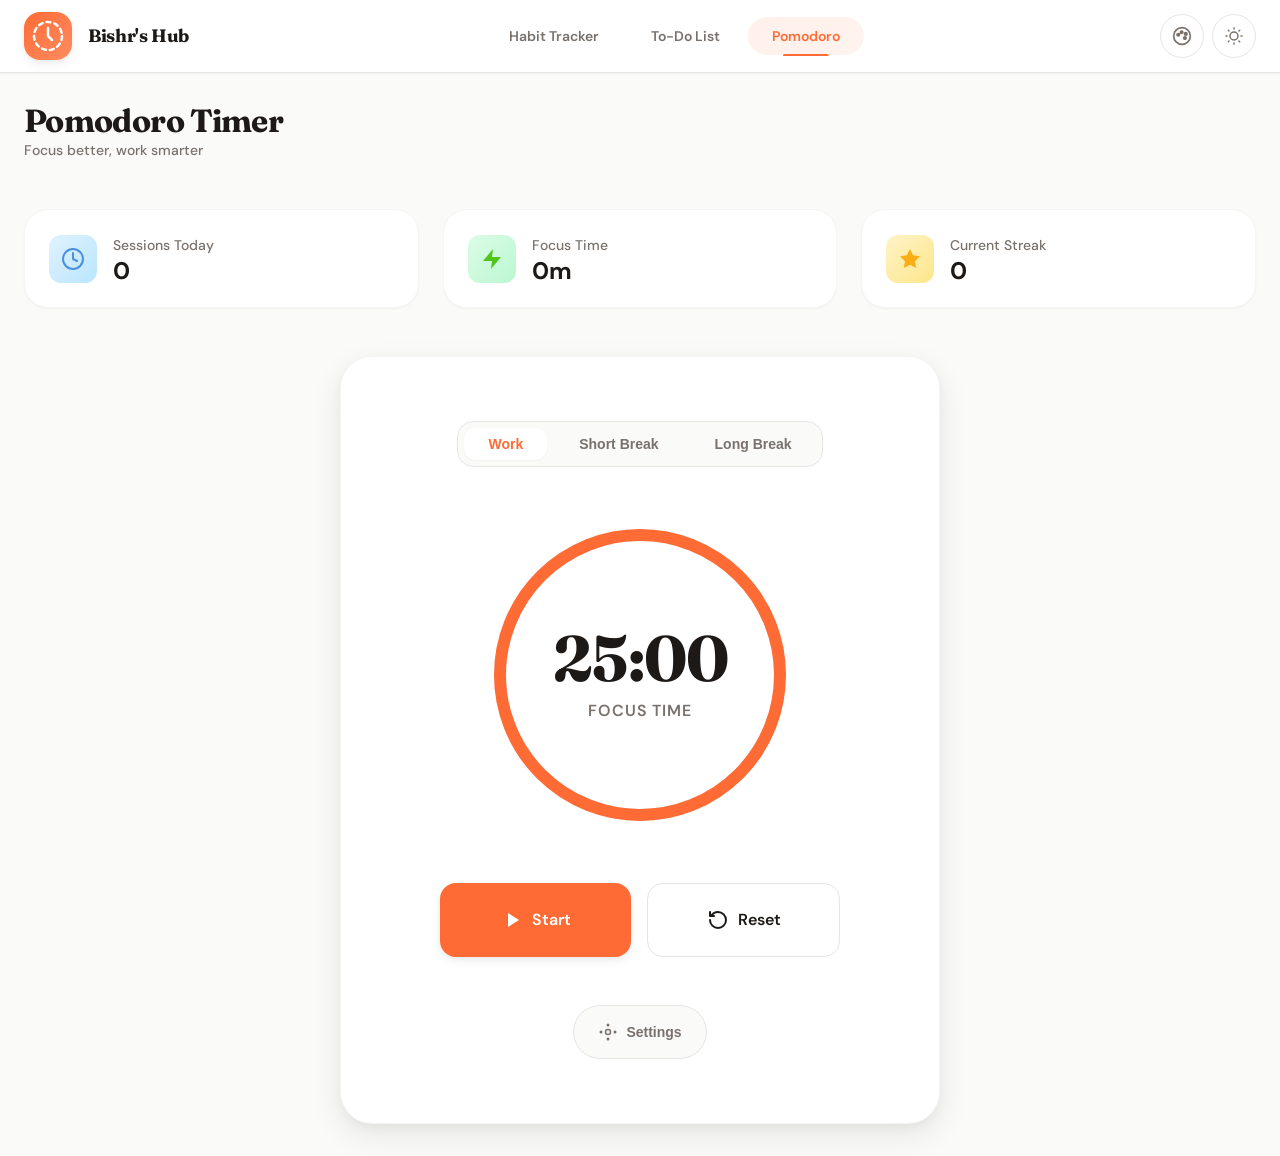
==== pomodoro.html @ dc88fbf4 "feat: implement customizable accent color picker with theme-aware persistence" ====
<!DOCTYPE html>
<html lang="en">

<head>
    <meta charset="UTF-8">
    <meta name="viewport" content="width=device-width, initial-scale=1.0">
    <title>Bishr's Hub</title>
    <meta name="description" content="A beautifully simple Pomodoro timer to boost your productivity.">
    <link rel="preconnect" href="https://fonts.googleapis.com">
    <link rel="preconnect" href="https://fonts.gstatic.com" crossorigin>
    <link
        href="https://fonts.googleapis.com/css2?family=DM+Sans:wght@400;500;600;700&family=Fraunces:wght@600;700;800&display=swap"
        rel="stylesheet">
    <link rel="icon" type="image/png" href="icon.png">
    <link rel="stylesheet" href="style.css">
</head>

<body>
    <!-- Navigation Bar -->
    <nav class="main-nav">
        <div class="nav-content">
            <div class="nav-brand">
                <div class="brand-icon">
                    <svg width="32" height="32" viewBox="0 0 32 32" fill="none">
                        <circle cx="16" cy="16" r="14" stroke="currentColor" stroke-width="2.5" stroke-linecap="round"
                            stroke-dasharray="4 4" />
                        <path d="M16 8V16L20 20" stroke="currentColor" stroke-width="2.5" stroke-linecap="round"
                            stroke-linejoin="round" />
                    </svg>
                </div>
                <span class="nav-brand-text">Bishr's Hub</span>
            </div>
            <div class="nav-links">
                <a href="index.html" class="nav-link">Habit Tracker</a>
                <a href="todo.html" class="nav-link">To-Do List</a>
                <a href="pomodoro.html" class="nav-link active">Pomodoro</a>
            </div>
            <div class="nav-actions" style="display: flex; gap: var(--spacing-sm); align-items: center;">
                <div class="accent-picker-wrapper" style="position: relative; display: flex; align-items: center;">
                    <button class="btn-icon" id="accentColorBtn" title="Change accent color">
                        <svg width="20" height="20" viewBox="0 0 24 24" fill="none" stroke="currentColor" stroke-width="2" stroke-linecap="round" stroke-linejoin="round">
                            <path d="M12 22C17.52 22 22 17.52 22 12S17.52 2 12 2 2 6.48 2 12s4.48 10 10 10z"/>
                            <circle cx="7.5" cy="10.5" r="1.5" fill="currentColor"/>
                            <circle cx="11.5" cy="7.5" r="1.5" fill="currentColor"/>
                            <circle cx="16.5" cy="9.5" r="1.5" fill="currentColor"/>
                            <circle cx="15.5" cy="14.5" r="1.5" fill="currentColor"/>
                        </svg>
                    </button>
                    <div class="accent-color-dropdown" id="accentColorDropdown"></div>
                </div>
                <button class="btn-icon" id="themeToggle" title="Toggle theme">
                    <svg class="theme-icon sun-icon" width="20" height="20" viewBox="0 0 20 20" fill="none">
                        <circle cx="10" cy="10" r="4" stroke="currentColor" stroke-width="1.5" />
                        <path
                            d="M10 2V3M10 17V18M18 10H17M3 10H2M15.657 4.343L14.95 5.05M5.05 14.95L4.343 15.657M15.657 15.657L14.95 14.95M5.05 5.05L4.343 4.343"
                            stroke="currentColor" stroke-width="1.5" stroke-linecap="round" />
                    </svg>
                    <svg class="theme-icon moon-icon" width="20" height="20" viewBox="0 0 20 20" fill="none">
                        <path
                            d="M17 10.5C16.9 14.6 13.6 18 9.5 18C5.4 18 2 14.6 2 10.5C2 6.9 4.5 3.9 8 3.1C7.4 3.9 7 4.9 7 6C7 8.8 9.2 11 12 11C13.1 11 14.1 10.6 14.9 10C14.9 10.2 17 10.3 17 10.5Z"
                            stroke="currentColor" stroke-width="1.5" stroke-linecap="round" stroke-linejoin="round" />
                    </svg>
                </button>
            </div>
        </div>
    </nav>

    <!-- Main Container -->
    <div class="app-container">
        <!-- Header -->
        <header class="app-header">
            <div class="header-content">
                <div class="brand-text">
                    <h1 class="brand-title">Pomodoro Timer</h1>
                    <p class="brand-subtitle">Focus better, work smarter</p>
                </div>
            </div>
        </header>

        <!-- Main Content -->
        <main class="app-main">
            <!-- Stats Overview -->
            <section class="stats-section">
                <div class="stat-card">
                    <div class="stat-icon stat-icon-blue">
                        <svg width="24" height="24" viewBox="0 0 24 24" fill="none">
                            <circle cx="12" cy="12" r="10" stroke="currentColor" stroke-width="2" />
                            <path d="M12 6V12L16 14" stroke="currentColor" stroke-width="2" stroke-linecap="round"
                                stroke-linejoin="round" />
                        </svg>
                    </div>
                    <div class="stat-content">
                        <p class="stat-label">Sessions Today</p>
                        <p class="stat-value" id="sessionsToday">0</p>
                    </div>
                </div>

                <div class="stat-card">
                    <div class="stat-icon stat-icon-green">
                        <svg width="24" height="24" viewBox="0 0 24 24" fill="none">
                            <path d="M13 2L3 14H12L11 22L21 10H12L13 2Z" fill="currentColor" />
                        </svg>
                    </div>
                    <div class="stat-content">
                        <p class="stat-label">Focus Time</p>
                        <p class="stat-value" id="totalFocusTime">0m</p>
                    </div>
                </div>

                <div class="stat-card">
                    <div class="stat-icon stat-icon-orange">
                        <svg width="24" height="24" viewBox="0 0 24 24" fill="none">
                            <path
                                d="M12 2L15.09 8.26L22 9.27L17 14.14L18.18 21.02L12 17.77L5.82 21.02L7 14.14L2 9.27L8.91 8.26L12 2Z"
                                fill="currentColor" />
                        </svg>
                    </div>
                    <div class="stat-content">
                        <p class="stat-label">Current Streak</p>
                        <p class="stat-value" id="currentStreak">0</p>
                    </div>
                </div>
            </section>

            <!-- Timer Section -->
            <section class="pomodoro-section">
                <div class="pomodoro-card">
                    <!-- Mode Selector -->
                    <div class="mode-selector">
                        <button class="mode-btn active" data-mode="work">Work</button>
                        <button class="mode-btn" data-mode="short">Short Break</button>
                        <button class="mode-btn" data-mode="long">Long Break</button>
                    </div>

                    <!-- Timer Display -->
                    <div class="timer-display">
                        <svg class="timer-ring" width="320" height="320" viewBox="0 0 320 320">
                            <circle class="timer-ring-bg" cx="160" cy="160" r="140" />
                            <circle class="timer-ring-progress" cx="160" cy="160" r="140" id="timerProgress" />
                        </svg>
                        <div class="timer-content">
                            <div class="timer-time" id="timerDisplay">25:00</div>
                            <div class="timer-label" id="timerLabel">Focus Time</div>
                        </div>
                    </div>

                    <!-- Timer Controls -->
                    <div class="timer-controls">
                        <button class="btn-timer-primary" id="startBtn">
                            <svg width="24" height="24" viewBox="0 0 24 24" fill="none">
                                <path d="M8 5V19L19 12L8 5Z" fill="currentColor" />
                            </svg>
                            <span>Start</span>
                        </button>
                        <button class="btn-timer-secondary" id="resetBtn">
                            <svg width="24" height="24" viewBox="0 0 24 24" fill="none">
                                <path
                                    d="M4 12C4 16.4183 7.58172 20 12 20C16.4183 20 20 16.4183 20 12C20 7.58172 16.4183 4 12 4C9.25 4 6.82 5.38 5.38 7.5"
                                    stroke="currentColor" stroke-width="2" stroke-linecap="round" />
                                <path d="M4 4V8H8" stroke="currentColor" stroke-width="2" stroke-linecap="round"
                                    stroke-linejoin="round" />
                            </svg>
                            <span>Reset</span>
                        </button>
                    </div>

                    <!-- Settings Button -->
                    <button class="btn-settings" id="settingsBtn">
                        <svg width="20" height="20" viewBox="0 0 20 20" fill="none">
                            <path
                                d="M10 12.5C11.3807 12.5 12.5 11.3807 12.5 10C12.5 8.61929 11.3807 7.5 10 7.5C8.61929 7.5 7.5 8.61929 7.5 10C7.5 11.3807 8.61929 12.5 10 12.5Z"
                                stroke="currentColor" stroke-width="1.5" />
                            <path
                                d="M16.25 10C16.25 10.4 16.6 10.75 17 10.75C17.4 10.75 17.75 10.4 17.75 10C17.75 9.6 17.4 9.25 17 9.25C16.6 9.25 16.25 9.6 16.25 10ZM10 2.25C9.6 2.25 9.25 2.6 9.25 3C9.25 3.4 9.6 3.75 10 3.75C10.4 3.75 10.75 3.4 10.75 3C10.75 2.6 10.4 2.25 10 2.25ZM3 9.25C2.6 9.25 2.25 9.6 2.25 10C2.25 10.4 2.6 10.75 3 10.75C3.4 10.75 3.75 10.4 3.75 10C3.75 9.6 3.4 9.25 3 9.25ZM10 16.25C9.6 16.25 9.25 16.6 9.25 17C9.25 17.4 9.6 17.75 10 17.75C10.4 17.75 10.75 17.4 10.75 17C10.75 16.6 10.4 16.25 10 16.25Z"
                                stroke="currentColor" stroke-width="1.5" />
                        </svg>
                        <span>Settings</span>
                    </button>
                </div>
            </section>
        </main>
    </div>

    <!-- Settings Modal -->
    <div id="settingsModal" class="modal">
        <div class="modal-backdrop"></div>
        <div class="modal-container">
            <div class="modal-content">
                <div class="modal-header">
                    <h2 class="modal-title">Timer Settings</h2>
                    <button class="modal-close" id="closeSettings">
                        <svg width="24" height="24" viewBox="0 0 24 24" fill="none">
                            <path d="M18 6L6 18M6 6L18 18" stroke="currentColor" stroke-width="2"
                                stroke-linecap="round" />
                        </svg>
                    </button>
                </div>

                <form id="settingsForm" class="modal-form">
                    <div class="form-group">
                        <label for="workDuration" class="form-label">Work Duration</label>
                        <div class="input-with-suffix">
                            <input type="number" id="workDuration" class="form-input" value="25" min="1" max="60"
                                required>
                            <span class="input-suffix">minutes</span>
                        </div>
                    </div>

                    <div class="form-group">
                        <label for="shortBreakDuration" class="form-label">Short Break Duration</label>
                        <div class="input-with-suffix">
                            <input type="number" id="shortBreakDuration" class="form-input" value="5" min="1" max="30"
                                required>
                            <span class="input-suffix">minutes</span>
                        </div>
                    </div>

                    <div class="form-group">
                        <label for="longBreakDuration" class="form-label">Long Break Duration</label>
                        <div class="input-with-suffix">
                            <input type="number" id="longBreakDuration" class="form-input" value="15" min="1" max="60"
                                required>
                            <span class="input-suffix">minutes</span>
                        </div>
                    </div>

                    <div class="modal-footer">
                        <button type="button" class="btn-secondary" id="cancelSettings">Cancel</button>
                        <button type="submit" class="btn-primary">Save Settings</button>
                    </div>
                </form>
            </div>
        </div>
    </div>

    <script src="pomodoro.js"></script>
</body>

</html>
---- style.css ----
:root {
    /* Color Palette - Warm & Refined */
    --color-primary: #FF6B35;
    --color-primary-light: #FF8C61;
    --color-primary-dark: #E85A2A;

    --color-secondary: #4A90E2;
    --color-secondary-light: #6BA8F0;
    --color-secondary-dark: #3A7BC8;

    --color-success: #52C41A;
    --color-success-light: #73D13D;
    --color-success-bg: #F6FFED;

    --color-warning: #FAAD14;
    --color-warning-light: #FFC53D;
    --color-warning-bg: #FFFBE6;

    --color-danger: #FF4D4F;
    --color-danger-light: #FF7875;
    --color-danger-bg: #FFF1F0;

    /* Neutrals - Soft & Warm */
    --color-bg: #FAFAF9;
    --color-surface: #FFFFFF;
    --color-border: #E7E5E4;
    --color-border-light: #F5F5F4;

    --color-text-primary: #1C1917;
    --color-text-secondary: #78716C;
    --color-text-tertiary: #A8A29E;

    /* Typography */
    --font-display: 'Fraunces', serif;
    --font-body: 'DM Sans', -apple-system, BlinkMacSystemFont, sans-serif;

    --font-size-xs: 0.75rem;
    --font-size-sm: 0.875rem;
    --font-size-base: 1rem;
    --font-size-lg: 1.125rem;
    --font-size-xl: 1.25rem;
    --font-size-2xl: 1.5rem;
    --font-size-3xl: 2rem;
    --font-size-4xl: 2.5rem;

    /* Spacing */
    --spacing-xs: 0.25rem;
    --spacing-sm: 0.5rem;
    --spacing-md: 1rem;
    --spacing-lg: 1.5rem;
    --spacing-xl: 2rem;
    --spacing-2xl: 3rem;
    --spacing-3xl: 4rem;

    /* Shadows - Soft & Layered */
    --shadow-sm: 0 1px 2px rgba(0, 0, 0, 0.04);
    --shadow-md: 0 4px 12px rgba(0, 0, 0, 0.06), 0 2px 4px rgba(0, 0, 0, 0.04);
    --shadow-lg: 0 12px 32px rgba(0, 0, 0, 0.08), 0 4px 12px rgba(0, 0, 0, 0.04);
    --shadow-xl: 0 24px 48px rgba(0, 0, 0, 0.12), 0 8px 16px rgba(0, 0, 0, 0.06);

    /* Border Radius */
    --radius-sm: 0.5rem;
    --radius-md: 0.75rem;
    --radius-lg: 1rem;
    --radius-xl: 1.5rem;
    --radius-2xl: 2rem;
    --radius-full: 9999px;

    /* Transitions */
    --transition-fast: 150ms cubic-bezier(0.4, 0, 0.2, 1);
    --transition-base: 250ms cubic-bezier(0.4, 0, 0.2, 1);
    --transition-slow: 350ms cubic-bezier(0.4, 0, 0.2, 1);
    --transition-spring: 500ms cubic-bezier(0.34, 1.56, 0.64, 1);
}

/* Dark Theme */
body.dark-theme {
    --color-bg: #1C1917;
    --color-surface: #292524;
    --color-border: #44403C;
    --color-border-light: #3C3836;

    --color-text-primary: #FAFAF9;
    --color-text-secondary: #D6D3D1;
    --color-text-tertiary: #A8A29E;

    --color-success-bg: #1A3A1A;
    --color-warning-bg: #3A2F1A;
    --color-danger-bg: #3A1A1A;

    --shadow-sm: 0 1px 2px rgba(0, 0, 0, 0.3);
    --shadow-md: 0 4px 12px rgba(0, 0, 0, 0.4), 0 2px 4px rgba(0, 0, 0, 0.3);
    --shadow-lg: 0 12px 32px rgba(0, 0, 0, 0.5), 0 4px 12px rgba(0, 0, 0, 0.4);
    --shadow-xl: 0 24px 48px rgba(0, 0, 0, 0.6), 0 8px 16px rgba(0, 0, 0, 0.5);
}

/* Reset & Base */
* {
    margin: 0;
    padding: 0;
    box-sizing: border-box;
}

body {
    font-family: var(--font-body);
    font-size: var(--font-size-base);
    line-height: 1.6;
    color: var(--color-text-primary);
    background: var(--color-bg);
    -webkit-font-smoothing: antialiased;
    -moz-osx-font-smoothing: grayscale;
}

/* Navigation Bar */
.main-nav {
    background: var(--color-surface);
    border-bottom: 1px solid var(--color-border);
    position: sticky;
    top: 0;
    z-index: 100;
    backdrop-filter: blur(12px);
    box-shadow: var(--shadow-sm);
}

.nav-content {
    max-width: 1400px;
    margin: 0 auto;
    padding: 0 var(--spacing-lg);
    display: flex;
    align-items: center;
    justify-content: space-between;
    gap: var(--spacing-xl);
    height: 72px;
}

.nav-brand {
    display: flex;
    align-items: center;
    gap: var(--spacing-md);
    text-decoration: none;
}

.nav-brand-text {
    font-family: var(--font-display);
    font-size: var(--font-size-lg);
    font-weight: 700;
    color: var(--color-text-primary);
    letter-spacing: -0.02em;
}

.nav-links {
    display: flex;
    align-items: center;
    gap: var(--spacing-xs);
    flex: 1;
    justify-content: center;
}

.nav-link {
    padding: var(--spacing-sm) var(--spacing-lg);
    border-radius: var(--radius-full);
    font-size: var(--font-size-sm);
    font-weight: 600;
    color: var(--color-text-secondary);
    text-decoration: none;
    transition: all var(--transition-base);
    position: relative;
}

.nav-link:hover {
    color: var(--color-text-primary);
    background: var(--color-bg);
}

.nav-link.active {
    color: var(--color-primary);
    background: linear-gradient(135deg, rgba(255, 107, 53, 0.1), rgba(255, 140, 97, 0.1));
}

.nav-link.active::after {
    content: '';
    position: absolute;
    bottom: -1px;
    left: 50%;
    transform: translateX(-50%);
    width: 40%;
    height: 2px;
    background: var(--color-primary);
    border-radius: 2px 2px 0 0;
}

.nav-actions {
    display: flex;
    align-items: center;
    gap: var(--spacing-sm);
}

/* App Container */

.app-container {
    min-height: 100vh;
    max-width: 1400px;
    margin: 0 auto;
    padding: var(--spacing-xl) var(--spacing-lg);
}

/* Header */
.app-header {
    margin-bottom: var(--spacing-2xl);
}

.header-content {
    display: flex;
    justify-content: space-between;
    align-items: center;
    gap: var(--spacing-lg);
}

.brand {
    display: flex;
    align-items: center;
    gap: var(--spacing-md);
}

.brand-icon {
    width: 48px;
    height: 48px;
    background: linear-gradient(135deg, var(--color-primary), var(--color-primary-light));
    border-radius: var(--radius-lg);
    display: flex;
    align-items: center;
    justify-content: center;
    color: var(--color-primary-contrast, white);
    box-shadow: var(--shadow-md);
}

.brand-text {
    display: flex;
    flex-direction: column;
}

.brand-title {
    font-family: var(--font-display);
    font-size: var(--font-size-3xl);
    font-weight: 700;
    line-height: 1;
    letter-spacing: -0.02em;
    color: var(--color-text-primary);
}

.brand-subtitle {
    font-size: var(--font-size-sm);
    color: var(--color-text-secondary);
    font-weight: 500;
    margin-top: 2px;
}

.header-actions {
    display: flex;
    align-items: center;
    gap: var(--spacing-md);
}

/* Buttons */
.btn-icon {
    width: 44px;
    height: 44px;
    display: flex;
    align-items: center;
    justify-content: center;
    border-radius: var(--radius-full);
    border: 1.5px solid var(--color-border);
    background: var(--color-surface);
    color: var(--color-text-secondary);
    cursor: pointer;
    position: relative;
}

.btn-icon:hover {
    background: var(--color-bg);
    border-color: var(--color-text-tertiary);
    color: var(--color-text-primary);
}

.btn-icon:active {
    transform: translateY(0);
}

/* Theme Toggle Icons */
.theme-icon {
    position: absolute;
}

.sun-icon {
    opacity: 1;
}

.moon-icon {
    opacity: 0;
}

body.dark-theme .sun-icon {
    opacity: 0;
}

body.dark-theme .moon-icon {
    opacity: 1;
}

.btn-primary,
.btn-secondary {
    display: inline-flex;
    align-items: center;
    gap: var(--spacing-sm);
    padding: 0.75rem 1.5rem;
    border-radius: var(--radius-full);
    font-family: var(--font-body);
    font-size: var(--font-size-base);
    font-weight: 600;
    border: none;
    cursor: pointer;
    white-space: nowrap;
}

.btn-primary {
    background: var(--color-primary);
    color: var(--color-primary-contrast, white);
    box-shadow: var(--shadow-md);
}

.btn-primary:hover {
    background: var(--color-primary-dark);
    box-shadow: var(--shadow-lg);
}

.btn-primary:active {
    box-shadow: var(--shadow-sm);
}

.btn-secondary {
    background: var(--color-surface);
    color: var(--color-text-primary);
    border: 1.5px solid var(--color-border);
}

.btn-secondary:hover {
    background: var(--color-bg);
    border-color: var(--color-text-tertiary);
}

/* Stats Section */
.stats-section {
    display: grid;
    grid-template-columns: repeat(auto-fit, minmax(240px, 1fr));
    gap: var(--spacing-lg);
    margin-bottom: var(--spacing-2xl);
}

.stat-card {
    background: var(--color-surface);
    border: 1px solid var(--color-border-light);
    border-radius: var(--radius-xl);
    padding: var(--spacing-lg);
    display: flex;
    align-items: center;
    gap: var(--spacing-md);
    box-shadow: var(--shadow-sm);
}

.stat-card:hover {
    box-shadow: var(--shadow-md);
}

.stat-icon {
    width: 48px;
    height: 48px;
    border-radius: var(--radius-md);
    display: flex;
    align-items: center;
    justify-content: center;
    flex-shrink: 0;
}

.stat-icon-blue {
    background: linear-gradient(135deg, #E0F2FE, #BAE6FD);
    color: var(--color-secondary);
}

.stat-icon-green {
    background: linear-gradient(135deg, #DCFCE7, #BBF7D0);
    color: var(--color-success);
}

.stat-icon-orange {
    background: linear-gradient(135deg, #FEF3C7, #FDE68A);
    color: var(--color-warning);
}

.stat-content {
    flex: 1;
}

.stat-label {
    font-size: var(--font-size-sm);
    color: var(--color-text-secondary);
    font-weight: 500;
    margin-bottom: 2px;
}

.stat-value {
    font-size: var(--font-size-2xl);
    font-weight: 700;
    color: var(--color-text-primary);
    line-height: 1;
}

/* Habits Section */
.section-header {
    display: flex;
    justify-content: space-between;
    align-items: center;
    margin-bottom: var(--spacing-xl);
}

.section-title {
    font-family: var(--font-display);
    font-size: var(--font-size-2xl);
    font-weight: 700;
    color: var(--color-text-primary);
    letter-spacing: -0.02em;
}

.view-controls {
    display: flex;
    gap: var(--spacing-xs);
    background: var(--color-surface);
    border: 1px solid var(--color-border);
    border-radius: var(--radius-md);
    padding: 4px;
}

.view-btn {
    width: 36px;
    height: 36px;
    display: flex;
    align-items: center;
    justify-content: center;
    border: none;
    background: transparent;
    color: var(--color-text-tertiary);
    border-radius: var(--radius-sm);
    cursor: pointer;
}

.view-btn:hover {
    color: var(--color-text-secondary);
    background: var(--color-bg);
}

.view-btn.active {
    color: var(--color-primary);
    background: var(--color-bg);
}

/* Empty State */
.empty-state {
    text-align: center;
    padding: var(--spacing-3xl) var(--spacing-xl);
    background: var(--color-surface);
    border: 2px dashed var(--color-border);
    border-radius: var(--radius-2xl);
}

.empty-icon {
    margin: 0 auto var(--spacing-lg);
    color: var(--color-text-tertiary);
    cursor: pointer;
    transition: all var(--transition-base);
}

.empty-icon:hover {
    color: var(--color-primary);
    transform: scale(1.1);
}

.empty-icon:hover svg circle {
    opacity: 0.5;
    stroke: var(--color-primary);
}

.empty-icon:hover svg path {
    opacity: 1;
    stroke: var(--color-primary);
}

.empty-title {
    font-family: var(--font-display);
    font-size: var(--font-size-xl);
    font-weight: 700;
    color: var(--color-text-primary);
    margin-bottom: var(--spacing-sm);
}

.empty-description {
    font-size: var(--font-size-base);
    color: var(--color-text-secondary);
    margin-bottom: var(--spacing-lg);
    max-width: 400px;
    margin-left: auto;
    margin-right: auto;
}

/* Habits Grid */
.habits-grid {
    display: grid;
    grid-template-columns: repeat(auto-fill, minmax(340px, 1fr));
    gap: var(--spacing-lg);
}

/* Habit Card */
.habit-card {
    background: var(--color-surface);
    border: 1px solid var(--color-border-light);
    border-radius: var(--radius-xl);
    padding: var(--spacing-lg);
    box-shadow: var(--shadow-sm);
}

.habit-card:hover {
    box-shadow: var(--shadow-lg);
    border-color: var(--color-border);
}

.habit-header {
    display: flex;
    justify-content: space-between;
    align-items: flex-start;
    margin-bottom: var(--spacing-lg);
}

.habit-info {
    flex: 1;
    min-width: 0;
}

.habit-name {
    font-size: var(--font-size-lg);
    font-weight: 700;
    color: var(--color-text-primary);
    margin-bottom: var(--spacing-xs);
    line-height: 1.3;
}

.habit-meta {
    display: flex;
    align-items: center;
    gap: var(--spacing-sm);
    font-size: var(--font-size-xs);
    color: var(--color-text-tertiary);
    font-weight: 500;
}

.habit-actions {
    display: flex;
    gap: var(--spacing-xs);
}

.icon-btn {
    width: 32px;
    height: 32px;
    display: flex;
    align-items: center;
    justify-content: center;
    border: none;
    background: transparent;
    color: var(--color-text-tertiary);
    border-radius: var(--radius-sm);
    cursor: pointer;
}

.icon-btn:hover {
    background: var(--color-bg);
    color: var(--color-text-secondary);
}

.icon-btn.delete:hover {
    background: var(--color-danger-bg);
    color: var(--color-danger);
}

/* Priority Badge */
.priority-badge {
    display: inline-flex;
    align-items: center;
    gap: 4px;
    padding: 4px 10px;
    border-radius: var(--radius-full);
    font-size: var(--font-size-xs);
    font-weight: 600;
    text-transform: uppercase;
    letter-spacing: 0.03em;
}

.priority-badge.low {
    background: var(--color-success-bg);
    color: var(--color-success);
}

.priority-badge.medium {
    background: var(--color-warning-bg);
    color: var(--color-warning);
}

.priority-badge.high {
    background: var(--color-danger-bg);
    color: var(--color-danger);
}

.priority-dot {
    width: 6px;
    height: 6px;
    border-radius: 50%;
    background: currentColor;
}

/* Progress Grid */
.progress-grid {
    display: grid;
    grid-template-columns: repeat(7, 1fr);
    gap: 6px;
    margin-bottom: var(--spacing-lg);
}

.day-cell {
    aspect-ratio: 1;
    display: flex;
    align-items: center;
    justify-content: center;
    border-radius: var(--radius-sm);
    font-size: var(--font-size-xs);
    font-weight: 600;
    cursor: pointer;
    border: 1.5px solid var(--color-border);
    background: var(--color-bg);
    color: var(--color-text-tertiary);
}

.day-cell:hover {
    border-color: var(--color-primary);
}

.day-cell.completed {
    background: var(--color-primary);
    border-color: var(--color-primary);
    color: var(--color-primary-contrast, white);
    box-shadow: 0 2px 8px rgba(255, 107, 53, 0.3);
}

.day-cell.completed:hover {
    background: var(--color-primary-dark);
    border-color: var(--color-primary-dark);
}

/* Progress Bar */
.progress-section {
    margin-bottom: var(--spacing-lg);
}

.progress-header {
    display: flex;
    justify-content: space-between;
    align-items: center;
    margin-bottom: var(--spacing-sm);
}

.progress-label {
    font-size: var(--font-size-sm);
    font-weight: 600;
    color: var(--color-text-secondary);
}

.progress-stats {
    font-size: var(--font-size-sm);
    font-weight: 700;
    color: var(--color-text-primary);
}

.progress-bar-container {
    height: 8px;
    background: var(--color-border-light);
    border-radius: var(--radius-full);
    overflow: hidden;
}

.progress-bar {
    height: 100%;
    background: linear-gradient(90deg, var(--color-primary), var(--color-primary-light));
    border-radius: var(--radius-full);
}

/* Completion Badge */
.completion-badge {
    display: inline-flex;
    align-items: center;
    gap: var(--spacing-xs);
    padding: var(--spacing-sm) var(--spacing-md);
    background: var(--color-success);
    border: none;
    border-radius: var(--radius-md);
    color: white;
    font-size: var(--font-size-sm);
    font-weight: 600;
    margin-bottom: var(--spacing-md);
}

/* Reset Button */
.btn-reset {
    width: 100%;
    padding: var(--spacing-md);
    background: linear-gradient(135deg, var(--color-primary), var(--color-primary-light));
    color: white;
    border: none;
    border-radius: var(--radius-md);
    font-family: var(--font-body);
    font-size: var(--font-size-sm);
    font-weight: 600;
    cursor: pointer;
    box-shadow: var(--shadow-sm);
}

.btn-reset:hover {
    box-shadow: var(--shadow-md);
}

/* Modal */
.modal {
    position: fixed;
    inset: 0;
    z-index: 1000;
    display: none;
    align-items: center;
    justify-content: center;
    padding: var(--spacing-lg);
}

.modal.active {
    display: flex;
}

.modal-backdrop {
    position: absolute;
    inset: 0;
    background: rgba(0, 0, 0, 0.4);
    backdrop-filter: blur(8px);
}

.modal-container {
    position: relative;
    width: 100%;
    max-width: 520px;
}

.modal-content {
    background: var(--color-surface);
    border-radius: var(--radius-2xl);
    box-shadow: var(--shadow-xl);
    overflow: hidden;
}

.modal-header {
    display: flex;
    justify-content: space-between;
    align-items: center;
    padding: var(--spacing-xl);
    border-bottom: 1px solid var(--color-border-light);
}

.modal-title {
    font-family: var(--font-display);
    font-size: var(--font-size-2xl);
    font-weight: 700;
    color: var(--color-text-primary);
    letter-spacing: -0.02em;
}

.modal-close {
    width: 40px;
    height: 40px;
    display: flex;
    align-items: center;
    justify-content: center;
    border: none;
    background: transparent;
    color: var(--color-text-tertiary);
    border-radius: var(--radius-md);
    cursor: pointer;
}

.modal-close:hover {
    background: var(--color-bg);
    color: var(--color-text-primary);
}

/* Form */
.modal-form {
    padding: var(--spacing-xl);
}

.form-group {
    margin-bottom: var(--spacing-xl);
}

.form-label {
    display: block;
    font-size: var(--font-size-sm);
    font-weight: 600;
    color: var(--color-text-primary);
    margin-bottom: var(--spacing-sm);
}

.form-input {
    width: 100%;
    padding: 0.875rem 1rem;
    font-family: var(--font-body);
    font-size: var(--font-size-base);
    color: var(--color-text-primary);
    background: var(--color-bg);
    border: 1.5px solid var(--color-border);
    border-radius: var(--radius-md);
}

.form-input:focus {
    outline: none;
    border-color: var(--color-primary);
    background: var(--color-surface);
    box-shadow: 0 0 0 3px rgba(255, 107, 53, 0.1);
}

.form-input::placeholder {
    color: var(--color-text-tertiary);
}

.input-with-suffix {
    position: relative;
}

.input-suffix {
    position: absolute;
    right: 1rem;
    top: 50%;
    transform: translateY(-50%);
    font-size: var(--font-size-sm);
    font-weight: 600;
    color: var(--color-text-tertiary);
    pointer-events: none;
}

.input-with-suffix .form-input {
    padding-right: 4rem;
}

.form-hint {
    margin-top: var(--spacing-sm);
    font-size: var(--font-size-xs);
    color: var(--color-text-secondary);
}

/* Priority Grid */
.priority-grid {
    display: grid;
    grid-template-columns: repeat(3, 1fr);
    gap: var(--spacing-sm);
}

.priority-option {
    cursor: pointer;
}

.priority-option input {
    display: none;
}

.priority-card {
    display: flex;
    flex-direction: column;
    align-items: center;
    gap: var(--spacing-sm);
    padding: var(--spacing-md);
    border: 2px solid var(--color-border);
    border-radius: var(--radius-md);
    background: var(--color-surface);
}

.priority-option input:checked+.priority-card {
    border-color: currentColor;
    background: var(--color-bg);
}

.priority-card:hover {
    border-color: var(--color-text-tertiary);
}

.priority-low {
    color: var(--color-success);
}

.priority-medium {
    color: var(--color-warning);
}

.priority-high {
    color: var(--color-danger);
}

.priority-option input:checked+.priority-low {
    background: var(--color-success-bg);
}

.priority-option input:checked+.priority-medium {
    background: var(--color-warning-bg);
}

.priority-option input:checked+.priority-high {
    background: var(--color-danger-bg);
}

.priority-label {
    font-size: var(--font-size-xs);
    font-weight: 600;
    text-transform: uppercase;
    letter-spacing: 0.05em;
}

/* Modal Footer */
.modal-footer {
    display: flex;
    gap: var(--spacing-md);
    padding-top: var(--spacing-lg);
    border-top: 1px solid var(--color-border-light);
}

.modal-footer .btn-secondary,
.modal-footer .btn-primary {
    flex: 1;
}

/* Responsive */
@media (max-width: 768px) {
    .app-container {
        padding: var(--spacing-md);
    }

    .header-content {
        flex-direction: column;
        align-items: flex-start;
    }

    .stats-section {
        grid-template-columns: 1fr;
    }

    .habits-grid {
        grid-template-columns: 1fr;
    }

    .section-header {
        flex-direction: column;
        align-items: flex-start;
        gap: var(--spacing-md);
    }

    .priority-grid {
        grid-template-columns: 1fr;
    }
}

/* List View Styles */
.habits-grid.list-view {
    grid-template-columns: 1fr;
}

.habits-grid.list-view .habit-card {
    display: grid;
    grid-template-columns: 1fr auto;
    gap: var(--spacing-lg);
    align-items: center;
}

.habits-grid.list-view .habit-header {
    margin-bottom: 0;
}

.habits-grid.list-view .progress-grid {
    margin-bottom: 0;
    grid-template-columns: repeat(auto-fit, minmax(36px, 1fr));
    max-width: 400px;
}

.habits-grid.list-view .progress-section {
    margin-bottom: 0;
}

.habits-grid.list-view .btn-reset {
    max-width: 200px;
}

.habits-grid.list-view .completion-badge {
    margin-bottom: 0;
}

/* Color Picker */
.color-picker-grid {
    display: flex;
    gap: var(--spacing-sm);
    flex-wrap: wrap;
}

.color-option {
    cursor: pointer;
}

.color-option input {
    display: none;
}

.color-swatch {
    width: 36px;
    height: 36px;
    border-radius: var(--radius-md);
    border: 2px solid transparent;
}

.color-option input:checked+.color-swatch {
    border-color: var(--color-text-primary);
    box-shadow: 0 0 0 2px var(--color-bg), 0 0 0 4px var(--color-text-primary);
}

.color-default {
    background: var(--color-surface);
    border: 2px solid var(--color-border);
}

.color-rose {
    background: #FDA4AF;
}

.color-amber {
    background: #FCD34D;
}

.color-emerald {
    background: #6EE7B7;
}

.color-sky {
    background: #7DD3FC;
}

.color-violet {
    background: #C4B5FD;
}

.color-slate {
    background: #CBD5E1;
}

/* Card Color Themes */
.habit-card.card-rose {
    background: #FFE4E6;
    border-color: #FDA4AF;
}

.habit-card.card-amber {
    background: #FEF3C7;
    border-color: #FCD34D;
}

.habit-card.card-emerald {
    background: #D1FAE5;
    border-color: #6EE7B7;
}

.habit-card.card-sky {
    background: #E0F2FE;
    border-color: #7DD3FC;
}

.habit-card.card-violet {
    background: #EDE9FE;
    border-color: #C4B5FD;
}

.habit-card.card-slate {
    background: #F1F5F9;
    border-color: #CBD5E1;
}

/* Dark theme card colors */
body.dark-theme .habit-card.card-rose {
    background: #4C1D24;
    border-color: #9F1239;
}

body.dark-theme .habit-card.card-amber {
    background: #451A03;
    border-color: #B45309;
}

body.dark-theme .habit-card.card-emerald {
    background: #064E3B;
    border-color: #059669;
}

body.dark-theme .habit-card.card-sky {
    background: #0C4A6E;
    border-color: #0284C7;
}

body.dark-theme .habit-card.card-violet {
    background: #2E1065;
    border-color: #7C3AED;
}

body.dark-theme .habit-card.card-slate {
    background: #1E293B;
    border-color: #475569;
}

/* Drag and Drop */
.habit-card.dragging {
    opacity: 0.5;
    cursor: grabbing;
}

.habit-card.drag-over {
    border: 2px dashed var(--color-primary);
    background: var(--color-bg);
}

.habit-card {
    cursor: grab;
}

.habit-card:active {
    cursor: grabbing;
}

/* Utility Classes */
.hidden {
    display: none !important;
}

/* ========================================
   TO-DO LIST STYLES
   ======================================== */

/* Tasks List - List View (Vertical Full-Width Date Blocks) */
.tasks-list {
    display: flex;
    flex-direction: column;
    gap: var(--spacing-lg);
    padding: var(--spacing-md) 0;
}

/* List view date cards take full width */
.tasks-list .date-card {
    min-width: 100%;
    width: 100%;
}

/* Task Item */
.task-item {
    background: transparent;
    border: none;
    border-bottom: 1px solid var(--color-border-light);
    border-radius: 0;
    padding: var(--spacing-lg) 0;
    display: flex;
    align-items: center;
    gap: var(--spacing-md);
    transition: all var(--transition-base);
    position: relative;
}

.task-item:last-child {
    border-bottom: none;
}

.task-item:hover {
    background: rgba(0, 0, 0, 0.02);
}

body.dark-theme .task-item:hover {
    background: rgba(255, 255, 255, 0.03);
}

.task-item.completed {
    opacity: 0.5;
}

.task-item.completed .task-name {
    text-decoration: line-through;
    color: var(--color-text-tertiary);
}

/* Overdue and Today states */
.task-item.overdue:not(.completed) {
    background: rgba(255, 77, 79, 0.05);
}

.task-item.today:not(.completed) {
    background: rgba(250, 173, 20, 0.05);
}

/* Task Checkbox */
.task-checkbox {
    width: 22px;
    height: 22px;
    min-width: 22px;
    border: 2px solid #D1D5DB;
    border-radius: 50%;
    display: flex;
    align-items: center;
    justify-content: center;
    cursor: pointer;
    transition: all var(--transition-base);
    background: transparent;
}

.task-checkbox:hover {
    border-color: #9CA3AF;
    transform: scale(1.1);
}

.task-checkbox.checked {
    background: var(--color-primary);
    border-color: var(--color-primary);
}

.task-checkbox svg {
    opacity: 0;
    transform: scale(0);
    transition: all var(--transition-base);
    color: var(--color-primary-contrast, white);
}

.task-checkbox.checked svg {
    opacity: 1;
    transform: scale(1);
}

/* Task Main Content */
.task-main-content {
    flex: 1;
    min-width: 0;
    display: flex;
    align-items: center;
    justify-content: space-between;
    gap: var(--spacing-md);
    border-bottom: 1px solid var(--color-border-light);
    padding-bottom: var(--spacing-sm);
}

.task-name {
    font-size: var(--font-size-base);
    font-weight: 500;
    color: var(--color-text-primary);
    word-wrap: break-word;
    flex: 1;
}

.task-time {
    font-size: var(--font-size-sm);
    color: var(--color-text-tertiary);
    font-weight: 400;
    white-space: nowrap;
}

/* Task Actions Container */
.task-actions {
    display: flex;
    gap: var(--spacing-xs);
    opacity: 0;
    transition: opacity var(--transition-base);
}

.task-item:hover .task-actions {
    opacity: 1;
}

/* Task Action Buttons */
.task-action-btn {
    width: 32px;
    height: 32px;
    display: flex;
    align-items: center;
    justify-content: center;
    border: none;
    background: transparent;
    color: var(--color-text-tertiary);
    border-radius: var(--radius-sm);
    cursor: pointer;
    transition: all var(--transition-base);
}

.task-action-btn:hover {
    background: var(--color-bg);
    color: var(--color-text-primary);
}

.task-action-btn.edit:hover {
    background: rgba(74, 144, 226, 0.1);
    color: var(--color-secondary);
}

.task-action-btn.delete:hover {
    background: var(--color-danger-bg);
    color: var(--color-danger);
}

/* Filter Controls */
.filter-controls {
    display: flex;
    gap: var(--spacing-xs);
    background: var(--color-surface);
    border: 1px solid var(--color-border);
    border-radius: var(--radius-md);
    padding: 4px;
}

.filter-btn {
    padding: var(--spacing-sm) var(--spacing-md);
    border: none;
    background: transparent;
    color: var(--color-text-tertiary);
    border-radius: var(--radius-sm);
    cursor: pointer;
    font-size: var(--font-size-sm);
    font-weight: 600;
    transition: all var(--transition-base);
}

.filter-btn:hover {
    color: var(--color-text-secondary);
    background: var(--color-bg);
}

.filter-btn.active {
    color: var(--color-primary);
    background: var(--color-bg);
}

/* ========================================
   POMODORO TIMER STYLES
   ======================================== */

/* Pomodoro Section */
.pomodoro-section {
    display: flex;
    justify-content: center;
    align-items: center;
}

.pomodoro-card {
    background: var(--color-surface);
    border: 1px solid var(--color-border-light);
    border-radius: var(--radius-2xl);
    padding: var(--spacing-3xl);
    box-shadow: var(--shadow-lg);
    max-width: 600px;
    width: 100%;
    display: flex;
    flex-direction: column;
    align-items: center;
    gap: var(--spacing-2xl);
}

/* Mode Selector */
.mode-selector {
    display: flex;
    gap: var(--spacing-sm);
    background: var(--color-bg);
    border: 1px solid var(--color-border);
    border-radius: var(--radius-lg);
    padding: 6px;
}

.mode-btn {
    padding: var(--spacing-sm) var(--spacing-lg);
    border: none;
    background: transparent;
    color: var(--color-text-secondary);
    border-radius: var(--radius-md);
    cursor: pointer;
    font-size: var(--font-size-sm);
    font-weight: 600;
    transition: all var(--transition-base);
    white-space: nowrap;
}

.mode-btn:hover {
    color: var(--color-text-primary);
}

.mode-btn.active {
    background: var(--color-surface);
    color: var(--color-primary);
    box-shadow: var(--shadow-sm);
}

/* Timer Display */
.timer-display {
    position: relative;
    width: 320px;
    height: 320px;
    display: flex;
    align-items: center;
    justify-content: center;
}

.timer-ring {
    position: absolute;
    transform: rotate(-90deg);
}

.timer-ring-bg {
    fill: none;
    stroke: var(--color-border-light);
    stroke-width: 12;
}

.timer-ring-progress {
    fill: none;
    stroke: var(--color-primary);
    stroke-width: 12;
    stroke-linecap: round;
    stroke-dasharray: 880;
    stroke-dashoffset: 0;
    transition: stroke-dashoffset 1s linear;
}

.timer-content {
    display: flex;
    flex-direction: column;
    align-items: center;
    gap: var(--spacing-sm);
    z-index: 1;
}

.timer-time {
    font-family: var(--font-display);
    font-size: 4rem;
    font-weight: 700;
    color: var(--color-text-primary);
    line-height: 1;
    letter-spacing: -0.02em;
}

.timer-label {
    font-size: var(--font-size-base);
    font-weight: 600;
    color: var(--color-text-secondary);
    text-transform: uppercase;
    letter-spacing: 0.05em;
}

/* Timer Controls */
.timer-controls {
    display: flex;
    gap: var(--spacing-md);
    width: 100%;
    max-width: 400px;
}

.btn-timer-primary,
.btn-timer-secondary {
    flex: 1;
    display: flex;
    align-items: center;
    justify-content: center;
    gap: var(--spacing-sm);
    padding: var(--spacing-lg);
    border-radius: var(--radius-lg);
    font-family: var(--font-body);
    font-size: var(--font-size-base);
    font-weight: 600;
    border: none;
    cursor: pointer;
    transition: all var(--transition-base);
}

.btn-timer-primary {
    background: var(--color-primary);
    color: var(--color-primary-contrast, white);
    box-shadow: var(--shadow-md);
}

.btn-timer-primary:hover {
    background: var(--color-primary-dark);
    box-shadow: var(--shadow-lg);
    transform: translateY(-2px);
}

.btn-timer-primary:active {
    transform: translateY(0);
}

.btn-timer-secondary {
    background: var(--color-surface);
    color: var(--color-text-primary);
    border: 1.5px solid var(--color-border);
}

.btn-timer-secondary:hover {
    background: var(--color-bg);
    border-color: var(--color-text-tertiary);
}

/* Settings Button */
.btn-settings {
    display: flex;
    align-items: center;
    gap: var(--spacing-sm);
    padding: var(--spacing-md) var(--spacing-lg);
    background: var(--color-bg);
    color: var(--color-text-secondary);
    border: 1px solid var(--color-border);
    border-radius: var(--radius-full);
    font-size: var(--font-size-sm);
    font-weight: 600;
    cursor: pointer;
    transition: all var(--transition-base);
}

.btn-settings:hover {
    background: var(--color-surface);
    color: var(--color-text-primary);
    border-color: var(--color-text-tertiary);
}

/* Timer States */
.timer-display.running .timer-ring-progress {
    stroke: var(--color-primary);
}

.timer-display.paused .timer-ring-progress {
    stroke: var(--color-warning);
}

.timer-display.break .timer-ring-progress {
    stroke: var(--color-success);
}

/* Responsive Design */
@media (max-width: 768px) {
    .nav-content {
        height: auto;
        flex-direction: column;
        padding: var(--spacing-md) var(--spacing-lg);
        gap: var(--spacing-md);
    }

    .nav-links {
        width: 100%;
        justify-content: space-around;
    }

    .nav-link {
        padding: var(--spacing-sm) var(--spacing-md);
        font-size: var(--font-size-xs);
    }

    .timer-display {
        width: 280px;
        height: 280px;
    }

    .timer-time {
        font-size: 3rem;
    }

    .pomodoro-card {
        padding: var(--spacing-xl);
    }

    .mode-btn {
        padding: var(--spacing-xs) var(--spacing-md);
        font-size: var(--font-size-xs);
    }
}

/* Drag and Drop */
.habit-card.dragging {
    opacity: 0.5;
    cursor: move;
    transform: scale(0.98);
    box-shadow: var(--shadow-lg);
    border: 2px dashed var(--color-primary);
}

/* Task Grid View */
.tasks-list.grid-view {
    display: grid;
    grid-template-columns: repeat(auto-fill, minmax(320px, 1fr));
    gap: var(--spacing-lg);
    flex-direction: unset;
}

.tasks-list.grid-view .date-card {
    min-width: auto;
    width: auto;
}

/* Date Card Styles */
.date-card {
    background: var(--color-surface);
    border: 1px solid var(--color-border-light);
    border-radius: var(--radius-xl);
    overflow: hidden;
    box-shadow: var(--shadow-sm);
    transition: all var(--transition-base);
}

.date-card:hover {
    box-shadow: var(--shadow-md);
}

.date-card.today {
    border-color: var(--color-secondary);
    border-width: 2px;
}

.date-card.overdue {
    border-color: var(--color-danger);
    border-width: 2px;
}

.date-card-header {
    padding: var(--spacing-lg);
    border-bottom: 1px solid var(--color-border-light);
    display: flex;
    justify-content: space-between;
    align-items: center;
    background: var(--color-bg);
}

.date-card.today .date-card-header {
    background: linear-gradient(135deg, rgba(74, 144, 226, 0.1), rgba(107, 168, 240, 0.05));
}

.date-card.overdue .date-card-header {
    background: linear-gradient(135deg, rgba(255, 77, 79, 0.1), rgba(255, 120, 117, 0.05));
}

.date-card-info {
    display: flex;
    flex-direction: column;
    gap: 2px;
}

.date-card-title {
    font-family: var(--font-display);
    font-size: var(--font-size-lg);
    font-weight: 700;
    color: var(--color-text-primary);
    margin: 0;
}

.date-card.today .date-card-title {
    color: var(--color-secondary);
}

.date-card.overdue .date-card-title {
    color: var(--color-danger);
}

.date-card-count {
    font-size: var(--font-size-sm);
    color: var(--color-text-tertiary);
    font-weight: 500;
}

.date-card-add-btn {
    width: 36px;
    height: 36px;
    display: flex;
    align-items: center;
    justify-content: center;
    border: none;
    background: var(--color-primary);
    color: var(--color-primary-contrast, white);
    border-radius: 50%;
    cursor: pointer;
    transition: all var(--transition-base);
    box-shadow: var(--shadow-sm);
}

.date-card-add-btn:hover {
    background: var(--color-primary-dark);
    transform: scale(1.1);
    box-shadow: var(--shadow-md);
}

.date-card-add-btn:active {
    transform: scale(1);
}

.date-card-tasks {
    padding: var(--spacing-sm) 0;
}

/* Tasks inside date cards */
.date-card .task-item {
    padding: var(--spacing-md) var(--spacing-lg);
    border-bottom: 1px solid var(--color-border-light);
    background: transparent;
}

.date-card .task-item:last-child {
    border-bottom: none;
}

.date-card .task-item:hover {
    background: rgba(0, 0, 0, 0.02);
}

body.dark-theme .date-card .task-item:hover {
    background: rgba(255, 255, 255, 0.03);
}

.date-card .task-main-content {
    border-bottom: none;
    padding-bottom: 0;
}

.date-card .task-delete-btn {
    opacity: 0;
}

.date-card .task-item:hover .task-delete-btn {
    opacity: 1;
}

/* Remove individual card styles in grid view since we use date cards now */
.tasks-list.grid-view .task-item {
    background: transparent;
    border: none;
    border-radius: 0;
    padding: var(--spacing-md) var(--spacing-lg);
    border-bottom: 1px solid var(--color-border-light);
}

.tasks-list.grid-view .task-item:last-child {
    border-bottom: none;
}

.tasks-list.grid-view .task-item:hover {
    background: rgba(0, 0, 0, 0.02);
    box-shadow: none;
}

.tasks-list.grid-view .task-checkbox {
    position: static;
}

.tasks-list.grid-view .task-main-content {
    width: auto;
    flex: 1;
    margin-top: 0;
    flex-direction: row;
    align-items: center;
    border-bottom: none;
    padding-bottom: 0;
}

.tasks-list.grid-view .task-time {
    margin-top: 0;
}

/* Task item dragging inside date cards */
.date-card .task-item.dragging {
    opacity: 0.5;
    background: var(--color-bg);
    border: 1px dashed var(--color-primary);
    border-radius: var(--radius-sm);
}

/* Visual feedback when dragging over date cards */
.date-card-tasks {
    min-height: 60px;
    transition: background var(--transition-base);
}

.date-card-tasks:has(.task-item.dragging) {
    background: rgba(255, 107, 53, 0.05);
}

/* Prevent tasks from being visually outside date cards */
.tasks-list>.task-item {
    display: none;
}

/* Sort Select */
.sort-select {
    padding: var(--spacing-sm) var(--spacing-md);
    border-radius: var(--radius-md);
    border: 1px solid var(--color-border);
    background: var(--color-surface);
    color: var(--color-text-secondary);
    font-size: var(--font-size-sm);
    cursor: pointer;
    outline: none;
}

.sort-select:hover {
    border-color: var(--color-text-tertiary);
}

/* Clickable Empty State */
.empty-icon.clickable {
    cursor: pointer;
    transition: transform var(--transition-base), color var(--transition-base);
}

.empty-icon.clickable:hover {
    transform: scale(1.1);
    color: var(--color-primary);
}

.empty-icon.clickable:hover .plus-path {
    opacity: 1;
    stroke: var(--color-primary);
}

/* Task Drag and Drop */
.task-item.dragging {
    opacity: 0.5;
    background: var(--color-surface);
    border: 2px dashed var(--color-primary);
    cursor: move;
}

/* Priority Grid (ensure it exists if not already) */
.priority-grid {
    display: grid;
    grid-template-columns: repeat(3, 1fr);
    gap: 8px;
}

.priority-option {
    cursor: pointer;
}

.priority-option input {
    display: none;
}

.priority-card {
    display: flex;
    flex-direction: column;
    align-items: center;
    gap: 8px;
    padding: 12px;
    border: 1px solid var(--color-border);
    border-radius: var(--radius-md);
    transition: all 0.2s;
}

.priority-option input:checked+.priority-card {
    border-color: var(--color-primary);
    background: rgba(255, 107, 53, 0.05);
}

.priority-low .priority-dot {
    color: var(--color-success);
    background: currentColor;
    width: 8px;
    height: 8px;
    border-radius: 50%;
}

.priority-medium .priority-dot {
    color: var(--color-warning);
    background: currentColor;
    width: 8px;
    height: 8px;
    border-radius: 50%;
}

.priority-high .priority-dot {
    color: var(--color-danger);
    background: currentColor;
    width: 8px;
    height: 8px;
    border-radius: 50%;
}

/* Playlist Page Styles */
.playlist-header-actions {
    display: flex;
    justify-content: flex-end;
    margin-bottom: var(--spacing-lg);
}

.playlist-card {
    background: var(--color-surface);
    border: 1px solid var(--color-border-light);
    border-radius: var(--radius-xl);
    padding: var(--spacing-lg);
    box-shadow: var(--shadow-sm);
    margin-bottom: var(--spacing-lg);
    transition: box-shadow 0.3s ease, border-color 0.3s ease;
}

.playlist-card:hover {
    box-shadow: var(--shadow-md);
    border-color: var(--color-border);
}

.playlist-header {
    display: flex;
    justify-content: space-between;
    align-items: center;
    cursor: pointer;
}

.playlist-info {
    display: flex;
    align-items: center;
    gap: var(--spacing-md);
    flex: 1;
}

.playlist-thumbnail {
    width: 60px;
    height: 60px;
    border-radius: var(--radius-md);
    object-fit: cover;
    background-color: var(--color-border-light);
}

.playlist-details {
    flex: 1;
}

.playlist-title {
    font-size: var(--font-size-lg);
    font-weight: 700;
    color: var(--color-text-primary);
    margin-bottom: 4px;
}

.playlist-meta {
    font-size: var(--font-size-sm);
    color: var(--color-text-tertiary);
}

.playlist-expand-icon {
    transition: transform 0.3s ease;
    color: var(--color-text-tertiary);
}

.playlist-card.expanded .playlist-expand-icon {
    transform: rotate(180deg);
}

.playlist-videos {
    display: none;
    margin-top: var(--spacing-lg);
    padding-top: var(--spacing-lg);
    border-top: 1px solid var(--color-border-light);
    animation: slideDown 0.3s ease-out;
}

.playlist-card.expanded .playlist-videos {
    display: block;
}

@keyframes slideDown {
    from {
        opacity: 0;
        transform: translateY(-10px);
    }

    to {
        opacity: 1;
        transform: translateY(0);
    }
}

.video-list {
    display: flex;
    flex-direction: column;
    gap: var(--spacing-sm);
}

.video-item {
    display: flex;
    align-items: center;
    gap: var(--spacing-md);
    padding: var(--spacing-sm);
    border-radius: var(--radius-md);
    transition: background-color 0.2s ease;
}

.video-item:hover {
    background-color: var(--color-bg);
}

.video-item.completed .video-title {
    text-decoration: line-through;
    color: var(--color-text-tertiary);
}

.video-thumbnail {
    width: 80px;
    height: 45px;
    border-radius: var(--radius-sm);
    object-fit: cover;
    background-color: var(--color-border-light);
    flex-shrink: 0;
}

.video-info {
    flex: 1;
    min-width: 0;
}

.video-title {
    font-size: var(--font-size-sm);
    font-weight: 600;
    color: var(--color-text-primary);
    white-space: nowrap;
    overflow: hidden;
    text-overflow: ellipsis;
    margin-bottom: 2px;
}

.video-channel {
    font-size: var(--font-size-xs);
    color: var(--color-text-tertiary);
}

.video-number {
    font-size: var(--font-size-xs);
    color: var(--color-text-tertiary);
    font-weight: 600;
    min-width: 24px;
}

.video-checkbox {
    width: 20px;
    height: 20px;
    border: 2px solid var(--color-border);
    border-radius: 6px;
    display: flex;
    align-items: center;
    justify-content: center;
    cursor: pointer;
    transition: all 0.2s ease;
    flex-shrink: 0;
}

.video-item.completed .video-checkbox {
    background-color: var(--color-primary);
    border-color: var(--color-primary);
}

.video-link {
    color: inherit;
    text-decoration: none;
}

.video-link:hover {
    text-decoration: underline;
}

.playlist-progress {
    margin-top: var(--spacing-sm);
    display: flex;
    align-items: center;
    gap: var(--spacing-md);
}

.playlist-progress-bar-bg {
    flex: 1;
    height: 6px;
    background-color: var(--color-border-light);
    border-radius: var(--radius-full);
    overflow: hidden;
}

.playlist-progress-bar-fill {
    height: 100%;
    background-color: var(--color-primary);
    border-radius: var(--radius-full);
    transition: width 0.5s ease;
}

.playlist-progress-text {
    font-size: var(--font-size-xs);
    color: var(--color-text-secondary);
    font-weight: 600;
    min-width: 40px;
    text-align: right;
}

/* Empty State for Playlist */
.playlist-empty-state {
    text-align: center;
    padding: var(--spacing-3xl);
    color: var(--color-text-tertiary);
}

/* Playlist Time Info */
.playlist-time-info {
    display: flex;
    align-items: center;
    gap: var(--spacing-lg);
    margin-top: var(--spacing-sm);
    font-size: var(--font-size-xs);
    font-weight: 600;
}

.playlist-time-total {
    color: var(--color-text-secondary);
    display: inline-flex;
    align-items: center;
}

.playlist-time-watched {
    color: var(--color-success);
    display: inline-flex;
    align-items: center;
}

/* Playlist Playback Speed Control */
.playlist-speed-container {
    position: relative;
    display: inline-block;
}

.playlist-speed-btn {
    background: var(--color-surface);
    border: 1px solid var(--color-border);
    border-radius: var(--radius-full);
    color: var(--color-text-secondary);
    padding: 2px 10px;
    font-size: var(--font-size-xs);
    font-weight: 600;
    cursor: pointer;
    display: inline-flex;
    align-items: center;
    gap: 4px;
    transition: var(--transition-fast);
}

.playlist-speed-btn:hover {
    border-color: var(--color-primary);
    color: var(--color-text-primary);
    background: var(--color-border-light);
}

.playlist-speed-dropdown {
    position: absolute;
    top: calc(100% + var(--spacing-xs));
    left: 0;
    z-index: 100;
    background: var(--color-surface);
    border: 1px solid var(--color-border);
    border-radius: var(--radius-md);
    box-shadow: var(--shadow-lg);
    min-width: 160px;
    padding: var(--spacing-sm);
    display: none;
    flex-direction: column;
    gap: var(--spacing-xs);
}

.playlist-speed-dropdown.show {
    display: flex;
}

.playlist-speed-title {
    font-size: var(--font-size-xs);
    color: var(--color-text-secondary);
    margin-bottom: var(--spacing-xs);
    padding-bottom: var(--spacing-xs);
    border-bottom: 1px solid var(--color-border);
    font-weight: 700;
    text-transform: uppercase;
    letter-spacing: 0.5px;
}

.playlist-speed-option {
    display: block;
    width: 100%;
    padding: 6px 12px;
    text-align: left;
    background: none;
    border: none;
    border-radius: var(--radius-sm);
    color: var(--color-text-primary);
    font-size: var(--font-size-xs);
    font-weight: 600;
    cursor: pointer;
    transition: var(--transition-fast);
}

.playlist-speed-option:hover {
    background: var(--color-border-light);
    color: var(--color-primary);
}

.playlist-speed-option.active {
    background: var(--color-primary);
    color: var(--color-primary-contrast, white);
}

.playlist-speed-custom-container {
    border-top: 1px solid var(--color-border);
    margin-top: var(--spacing-xs);
    padding-top: var(--spacing-sm);
    display: flex;
    gap: 6px;
    align-items: center;
}

.playlist-speed-custom-input {
    flex: 1;
    min-width: 0;
    border: 1px solid var(--color-border);
    border-radius: var(--radius-sm);
    padding: 6px var(--spacing-xs);
    font-size: var(--font-size-xs);
    color: var(--color-text-primary);
    background: var(--color-bg);
    font-weight: 600;
}

.playlist-speed-custom-input:focus {
    outline: none;
    border-color: var(--color-primary);
}

.playlist-speed-custom-btn {
    background: var(--color-primary);
    color: white;
    border: none;
    border-radius: var(--radius-sm);
    padding: 6px var(--spacing-sm);
    font-size: var(--font-size-xs);
    cursor: pointer;
    font-weight: 600;
    transition: var(--transition-fast);
}

.playlist-speed-custom-btn:hover {
    background: var(--color-primary-dark);
}

/* Custom Accent Color Selector Dropdown */
.accent-color-dropdown {
    position: absolute;
    top: calc(100% + var(--spacing-xs));
    right: 0;
    z-index: 1100;
    background: var(--color-surface);
    border: 1px solid var(--color-border);
    border-radius: var(--radius-md);
    box-shadow: var(--shadow-lg);
    padding: var(--spacing-sm);
    min-width: 150px;
    display: none;
    flex-direction: column;
    gap: var(--spacing-xs);
}

.accent-color-dropdown.show {
    display: flex;
}

.accent-color-option {
    display: flex;
    align-items: center;
    gap: var(--spacing-xs);
    width: 100%;
    padding: 6px 10px;
    background: none;
    border: none;
    border-radius: var(--radius-sm);
    color: var(--color-text-primary);
    font-size: var(--font-size-xs);
    cursor: pointer;
    text-align: left;
    transition: var(--transition-fast);
}

.accent-color-option:hover {
    background: var(--color-border-light);
    color: var(--color-primary);
}

.accent-color-option.active {
    background: var(--color-primary);
    color: var(--color-primary-contrast, white);
}

.accent-color-option.active span {
    border-color: var(--color-primary-contrast, white) !important;
}
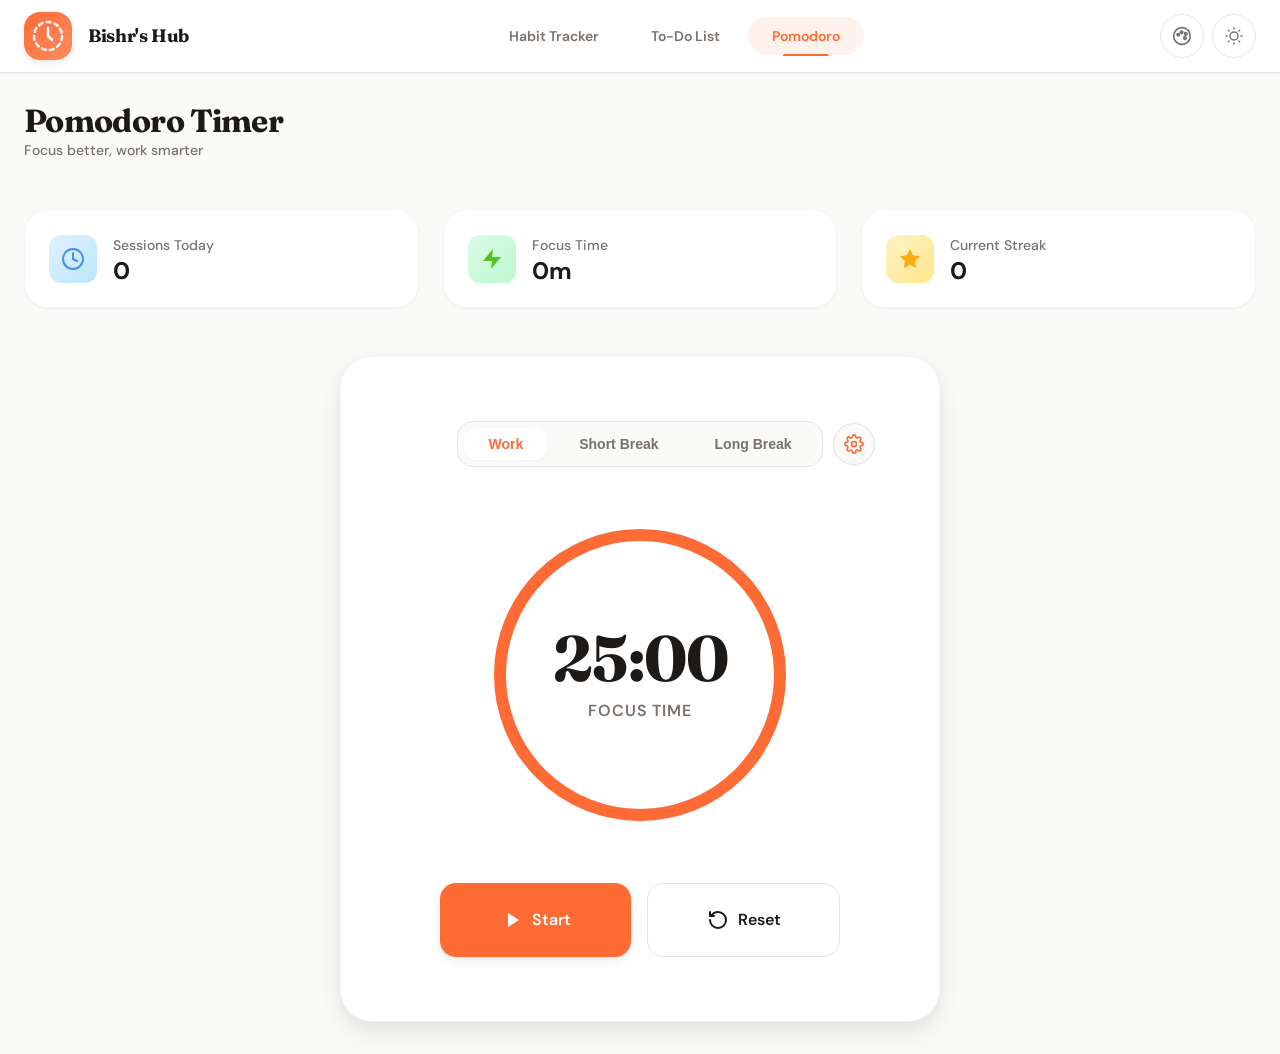
==== commit 1ee2ef8e: "refactor: replace settings button with a compact icon positioned in the pomodoro header row" ====
--- a/pomodoro.html
+++ b/pomodoro.html
@@ -125,11 +125,19 @@
             <!-- Timer Section -->
             <section class="pomodoro-section">
                 <div class="pomodoro-card">
-                    <!-- Mode Selector -->
-                    <div class="mode-selector">
-                        <button class="mode-btn active" data-mode="work">Work</button>
-                        <button class="mode-btn" data-mode="short">Short Break</button>
-                        <button class="mode-btn" data-mode="long">Long Break</button>
+                    <!-- Mode Selector & Settings -->
+                    <div class="pomodoro-header-row">
+                        <div class="mode-selector">
+                            <button class="mode-btn active" data-mode="work">Work</button>
+                            <button class="mode-btn" data-mode="short">Short Break</button>
+                            <button class="mode-btn" data-mode="long">Long Break</button>
+                        </div>
+                        <button class="btn-settings-icon" id="settingsBtn" title="Pomodoro Settings">
+                            <svg width="20" height="20" viewBox="0 0 24 24" fill="none" stroke="currentColor" stroke-width="2" stroke-linecap="round" stroke-linejoin="round">
+                                <circle cx="12" cy="12" r="3"/>
+                                <path d="M19.4 15a1.65 1.65 0 0 0 .33 1.82l.06.06a2 2 0 1 1-2.83 2.83l-.06-.06a1.65 1.65 0 0 0-1.82-.33 1.65 1.65 0 0 0-1 1.51V21a2 2 0 0 1-4 0v-.09A1.65 1.65 0 0 0 9 19.4a1.65 1.65 0 0 0-1.82.33l-.06.06a2 2 0 1 1-2.83-2.83l.06-.06a1.65 1.65 0 0 0 .33-1.82 1.65 1.65 0 0 0-1.51-1H3a2 2 0 0 1 0-4h.09A1.65 1.65 0 0 0 4.6 9a1.65 1.65 0 0 0-.33-1.82l-.06-.06a2 2 0 1 1 2.83-2.83l.06.06a1.65 1.65 0 0 0 1.82.33H9a1.65 1.65 0 0 0 1-1.51V3a2 2 0 0 1 4 0v.09a1.65 1.65 0 0 0 1 1.51 1.65 1.65 0 0 0 1.82-.33l.06-.06a2 2 0 1 1 2.83 2.83l-.06.06a1.65 1.65 0 0 0-.33 1.82V9a1.65 1.65 0 0 0 1.51 1H21a2 2 0 0 1 0 4h-.09a1.65 1.65 0 0 0-1.51 1z"/>
+                            </svg>
+                        </button>
                     </div>
 
                     <!-- Timer Display -->
@@ -163,19 +171,6 @@
                             <span>Reset</span>
                         </button>
                     </div>
-
-                    <!-- Settings Button -->
-                    <button class="btn-settings" id="settingsBtn">
-                        <svg width="20" height="20" viewBox="0 0 20 20" fill="none">
-                            <path
-                                d="M10 12.5C11.3807 12.5 12.5 11.3807 12.5 10C12.5 8.61929 11.3807 7.5 10 7.5C8.61929 7.5 7.5 8.61929 7.5 10C7.5 11.3807 8.61929 12.5 10 12.5Z"
-                                stroke="currentColor" stroke-width="1.5" />
-                            <path
-                                d="M16.25 10C16.25 10.4 16.6 10.75 17 10.75C17.4 10.75 17.75 10.4 17.75 10C17.75 9.6 17.4 9.25 17 9.25C16.6 9.25 16.25 9.6 16.25 10ZM10 2.25C9.6 2.25 9.25 2.6 9.25 3C9.25 3.4 9.6 3.75 10 3.75C10.4 3.75 10.75 3.4 10.75 3C10.75 2.6 10.4 2.25 10 2.25ZM3 9.25C2.6 9.25 2.25 9.6 2.25 10C2.25 10.4 2.6 10.75 3 10.75C3.4 10.75 3.75 10.4 3.75 10C3.75 9.6 3.4 9.25 3 9.25ZM10 16.25C9.6 16.25 9.25 16.6 9.25 17C9.25 17.4 9.6 17.75 10 17.75C10.4 17.75 10.75 17.4 10.75 17C10.75 16.6 10.4 16.25 10 16.25Z"
-                                stroke="currentColor" stroke-width="1.5" />
-                        </svg>
-                        <span>Settings</span>
-                    </button>
                 </div>
             </section>
         </main>
--- a/style.css
+++ b/style.css
@@ -1516,26 +1516,44 @@
     border-color: var(--color-text-tertiary);
 }
 
-/* Settings Button */
-.btn-settings {
-    display: flex;
-    align-items: center;
-    gap: var(--spacing-sm);
-    padding: var(--spacing-md) var(--spacing-lg);
+/* Pomodoro Header Row & Settings Gear */
+.pomodoro-header-row {
+    display: flex;
+    align-items: center;
+    justify-content: center;
+    width: 100%;
+    position: relative;
+}
+
+.btn-settings-icon {
+    position: absolute;
+    right: 0;
+    top: 50%;
+    transform: translateY(-50%);
+    display: flex;
+    align-items: center;
+    justify-content: center;
+    width: 42px;
+    height: 42px;
+    border-radius: var(--radius-full);
     background: var(--color-bg);
-    color: var(--color-text-secondary);
+    color: var(--color-primary);
     border: 1px solid var(--color-border);
-    border-radius: var(--radius-full);
-    font-size: var(--font-size-sm);
-    font-weight: 600;
     cursor: pointer;
     transition: all var(--transition-base);
-}
-
-.btn-settings:hover {
+    box-shadow: var(--shadow-sm);
+    padding: 0;
+}
+
+.btn-settings-icon:hover {
     background: var(--color-surface);
-    color: var(--color-text-primary);
-    border-color: var(--color-text-tertiary);
+    color: var(--color-primary-light);
+    border-color: var(--color-primary);
+    transform: translateY(-50%) rotate(45deg);
+}
+
+.btn-settings-icon svg {
+    display: block;
 }
 
 /* Timer States */
@@ -2130,6 +2148,12 @@
 
 .playlist-time-watched {
     color: var(--color-success);
+    display: inline-flex;
+    align-items: center;
+}
+
+.playlist-time-left {
+    color: var(--color-warning);
     display: inline-flex;
     align-items: center;
 }
@@ -2308,4 +2332,300 @@
 
 .accent-color-option.active span {
     border-color: var(--color-primary-contrast, white) !important;
+}
+
+/* Custom Toggle Switch for Motivational Quotes */
+.motivational-toggle-wrapper .switch {
+    position: relative;
+    display: inline-block;
+    width: 34px;
+    height: 18px;
+    margin-left: var(--spacing-xs);
+}
+
+.motivational-toggle-wrapper .switch input {
+    opacity: 0;
+    width: 0;
+    height: 0;
+}
+
+.motivational-toggle-wrapper .slider {
+    position: absolute;
+    cursor: pointer;
+    top: 0;
+    left: 0;
+    right: 0;
+    bottom: 0;
+    background-color: var(--color-border);
+    transition: var(--transition-fast);
+    border-radius: var(--radius-full);
+}
+
+.motivational-toggle-wrapper .slider:before {
+    position: absolute;
+    content: "";
+    height: 12px;
+    width: 12px;
+    left: 3px;
+    bottom: 3px;
+    background-color: var(--color-surface);
+    transition: var(--transition-fast);
+    border-radius: 50%;
+}
+
+.motivational-toggle-wrapper input:checked + .slider {
+    background-color: var(--color-primary);
+}
+
+.motivational-toggle-wrapper input:checked + .slider:before {
+    transform: translateX(16px);
+}
+
+/* Hide number input spinners for the target input */
+#motivationalTargetInput::-webkit-outer-spin-button,
+#motivationalTargetInput::-webkit-inner-spin-button {
+    -webkit-appearance: none;
+    margin: 0;
+}
+#motivationalTargetInput {
+    -moz-appearance: textfield;
+}
+
+/* Playlist Group Styling */
+.playlist-groups-section {
+    padding: var(--spacing-md) var(--spacing-lg);
+    border-bottom: 1.5px solid var(--color-border);
+    background: var(--color-bg-light, rgba(0, 0, 0, 0.015));
+}
+
+.playlist-groups-header {
+    display: flex;
+    justify-content: space-between;
+    align-items: center;
+    margin-bottom: var(--spacing-md);
+}
+
+.playlist-groups-title {
+    font-size: var(--font-size-sm);
+    font-weight: 700;
+    color: var(--color-text-secondary);
+    text-transform: uppercase;
+    letter-spacing: 0.5px;
+}
+
+.playlist-groups-actions {
+    display: flex;
+    gap: var(--spacing-sm);
+}
+
+.playlist-group-grid {
+    display: grid;
+    grid-template-columns: repeat(auto-fill, minmax(240px, 1fr));
+    gap: var(--spacing-md);
+}
+
+.playlist-group-card {
+    --group-bg: var(--color-surface);
+    --group-border: var(--color-border);
+    --group-color: var(--color-text);
+    background: var(--group-bg);
+    border: 1.5px solid var(--group-border);
+    color: var(--group-color);
+    border-radius: var(--radius-md);
+    padding: var(--spacing-sm) var(--spacing-md);
+    display: flex;
+    flex-direction: column;
+    gap: var(--spacing-xs);
+    transition: var(--transition-fast);
+    position: relative;
+}
+
+.playlist-group-card:hover {
+    box-shadow: var(--shadow-sm);
+}
+
+.playlist-group-name {
+    font-weight: 700;
+    font-size: var(--font-size-base);
+    white-space: nowrap;
+    overflow: hidden;
+    text-overflow: ellipsis;
+    padding-right: 50px; /* Space for action buttons */
+}
+
+.playlist-group-range {
+    font-size: var(--font-size-xs);
+    opacity: 0.8;
+}
+
+.playlist-group-progress {
+    display: flex;
+    align-items: center;
+    gap: var(--spacing-sm);
+    margin-top: var(--spacing-xs);
+}
+
+.playlist-group-progress-bar {
+    flex: 1;
+    height: 6px;
+    background: rgba(0, 0, 0, 0.08);
+    border-radius: var(--radius-full);
+    overflow: hidden;
+}
+
+body.dark-theme .playlist-group-progress-bar {
+    background: rgba(255, 255, 255, 0.12);
+}
+
+.playlist-group-progress-fill {
+    height: 100%;
+    background: var(--color-primary);
+    border-radius: var(--radius-full);
+    transition: width 0.3s ease;
+}
+
+.playlist-group-progress-text {
+    font-size: var(--font-size-xs);
+    font-weight: 700;
+}
+
+.playlist-group-card-actions {
+    position: absolute;
+    top: var(--spacing-sm);
+    right: var(--spacing-sm);
+    display: flex;
+    gap: 4px;
+}
+
+.playlist-group-card-actions .icon-btn {
+    padding: 4px;
+    width: 24px;
+    height: 24px;
+}
+
+/* Group Card Color Themes */
+.playlist-group-card.group-rose { background: #FFE4E6; border-color: #FDA4AF; color: #881337; --group-bg: #FFE4E6; --group-border: #FDA4AF; --group-color: #881337; }
+.playlist-group-card.group-rose .playlist-group-progress-bar { background: rgba(136, 19, 55, 0.1); }
+.playlist-group-card.group-rose .playlist-group-progress-fill { background: #E11D48; }
+
+.playlist-group-card.group-amber { background: #FEF3C7; border-color: #FCD34D; color: #78350F; --group-bg: #FEF3C7; --group-border: #FCD34D; --group-color: #78350F; }
+.playlist-group-card.group-amber .playlist-group-progress-bar { background: rgba(120, 53, 15, 0.1); }
+.playlist-group-card.group-amber .playlist-group-progress-fill { background: #D97706; }
+
+.playlist-group-card.group-emerald { background: #D1FAE5; border-color: #6EE7B7; color: #065F46; --group-bg: #D1FAE5; --group-border: #6EE7B7; --group-color: #065F46; }
+.playlist-group-card.group-emerald .playlist-group-progress-bar { background: rgba(6, 95, 70, 0.1); }
+.playlist-group-card.group-emerald .playlist-group-progress-fill { background: #059669; }
+
+.playlist-group-card.group-sky { background: #E0F2FE; border-color: #7DD3FC; color: #075985; --group-bg: #E0F2FE; --group-border: #7DD3FC; --group-color: #075985; }
+.playlist-group-card.group-sky .playlist-group-progress-bar { background: rgba(7, 89, 133, 0.1); }
+.playlist-group-card.group-sky .playlist-group-progress-fill { background: #0284C7; }
+
+.playlist-group-card.group-violet { background: #EDE9FE; border-color: #C4B5FD; color: #5B21B6; --group-bg: #EDE9FE; --group-border: #C4B5FD; --group-color: #5B21B6; }
+.playlist-group-card.group-violet .playlist-group-progress-bar { background: rgba(91, 33, 182, 0.1); }
+.playlist-group-card.group-violet .playlist-group-progress-fill { background: #7C3AED; }
+
+.playlist-group-card.group-slate { background: #F1F5F9; border-color: #CBD5E1; color: #334155; --group-bg: #F1F5F9; --group-border: #CBD5E1; --group-color: #334155; }
+.playlist-group-card.group-slate .playlist-group-progress-bar { background: rgba(51, 65, 85, 0.1); }
+.playlist-group-card.group-slate .playlist-group-progress-fill { background: #475569; }
+
+/* Dark theme group colors */
+body.dark-theme .playlist-group-card.group-rose { background: #4C1D24; border-color: #9F1239; color: #FECDD3; --group-bg: #4C1D24; --group-border: #9F1239; --group-color: #FECDD3; }
+body.dark-theme .playlist-group-card.group-rose .playlist-group-progress-bar { background: rgba(254, 205, 211, 0.15); }
+body.dark-theme .playlist-group-card.group-rose .playlist-group-progress-fill { background: #F43F5E; }
+
+body.dark-theme .playlist-group-card.group-amber { background: #451A03; border-color: #B45309; color: #FDE68A; --group-bg: #451A03; --group-border: #B45309; --group-color: #FDE68A; }
+body.dark-theme .playlist-group-card.group-amber .playlist-group-progress-bar { background: rgba(253, 230, 138, 0.15); }
+body.dark-theme .playlist-group-card.group-amber .playlist-group-progress-fill { background: #F59E0B; }
+
+body.dark-theme .playlist-group-card.group-emerald { background: #064E3B; border-color: #059669; color: #A7F3D0; --group-bg: #064E3B; --group-border: #059669; --group-color: #A7F3D0; }
+body.dark-theme .playlist-group-card.group-emerald .playlist-group-progress-bar { background: rgba(167, 243, 208, 0.15); }
+body.dark-theme .playlist-group-card.group-emerald .playlist-group-progress-fill { background: #10B981; }
+
+body.dark-theme .playlist-group-card.group-sky { background: #0C4A6E; border-color: #0284C7; color: #BAE6FD; --group-bg: #0C4A6E; --group-border: #0284C7; --group-color: #BAE6FD; }
+body.dark-theme .playlist-group-card.group-sky .playlist-group-progress-bar { background: rgba(186, 230, 253, 0.15); }
+body.dark-theme .playlist-group-card.group-sky .playlist-group-progress-fill { background: #0EA5E9; }
+
+body.dark-theme .playlist-group-card.group-violet { background: #2E1065; border-color: #7C3AED; color: #DDD6FE; --group-bg: #2E1065; --group-border: #7C3AED; --group-color: #DDD6FE; }
+body.dark-theme .playlist-group-card.group-violet .playlist-group-progress-bar { background: rgba(221, 214, 254, 0.15); }
+body.dark-theme .playlist-group-card.group-violet .playlist-group-progress-fill { background: #8B5CF6; }
+
+body.dark-theme .playlist-group-card.group-slate { background: #1E293B; border-color: #475569; color: #E2E8F0; --group-bg: #1E293B; --group-border: #475569; --group-color: #E2E8F0; }
+body.dark-theme .playlist-group-card.group-slate .playlist-group-progress-bar { background: rgba(226, 232, 240, 0.15); }
+body.dark-theme .playlist-group-card.group-slate .playlist-group-progress-fill { background: #64748B; }
+
+/* Group Video Checkboxes */
+.playlist-group-cells {
+    display: grid;
+    grid-template-columns: repeat(auto-fill, minmax(28px, 1fr));
+    gap: 4px;
+    margin-top: var(--spacing-sm);
+    margin-bottom: var(--spacing-xs);
+}
+
+.group-video-cell {
+    aspect-ratio: 1;
+    display: flex;
+    align-items: center;
+    justify-content: center;
+    border-radius: var(--radius-sm);
+    font-size: 10px;
+    font-weight: 700;
+    cursor: pointer;
+    border: 1px solid rgba(0, 0, 0, 0.15);
+    background: rgba(0, 0, 0, 0.04);
+    color: inherit;
+    transition: all var(--transition-fast);
+}
+
+body.dark-theme .group-video-cell {
+    border-color: rgba(255, 255, 255, 0.15);
+    background: rgba(255, 255, 255, 0.06);
+}
+
+.group-video-cell:hover {
+    border-color: var(--group-color, var(--color-primary));
+    background: rgba(0, 0, 0, 0.08);
+}
+
+body.dark-theme .group-video-cell:hover {
+    background: rgba(255, 255, 255, 0.12);
+}
+
+.playlist-group-card .group-video-cell.completed {
+    background: var(--color-success) !important;
+    border-color: var(--color-success) !important;
+    color: white !important;
+    box-shadow: 0 2px 6px rgba(82, 196, 26, 0.25) !important;
+}
+
+body.dark-theme .playlist-group-card .group-video-cell.completed {
+    box-shadow: 0 2px 6px rgba(82, 196, 26, 0.15) !important;
+}
+
+.group-video-cell.completed:hover {
+    opacity: 0.9;
+}
+
+/* Modal Tab Styles */
+.modal-tabs .tab-btn {
+    transition: all var(--transition-fast);
+}
+
+.modal-tabs .tab-btn.active {
+    color: var(--color-primary) !important;
+    border-bottom-color: var(--color-primary) !important;
+}
+
+.modal-tabs .tab-btn:not(.active) {
+    color: var(--color-text-tertiary) !important;
+    border-bottom: 2px solid transparent !important;
+}
+
+.modal-tabs .tab-btn:hover {
+    color: var(--color-primary-light) !important;
+}
+
+/* Hide scrollbar for playlist link container */
+.playlist-link-text::-webkit-scrollbar {
+    display: none;
 }
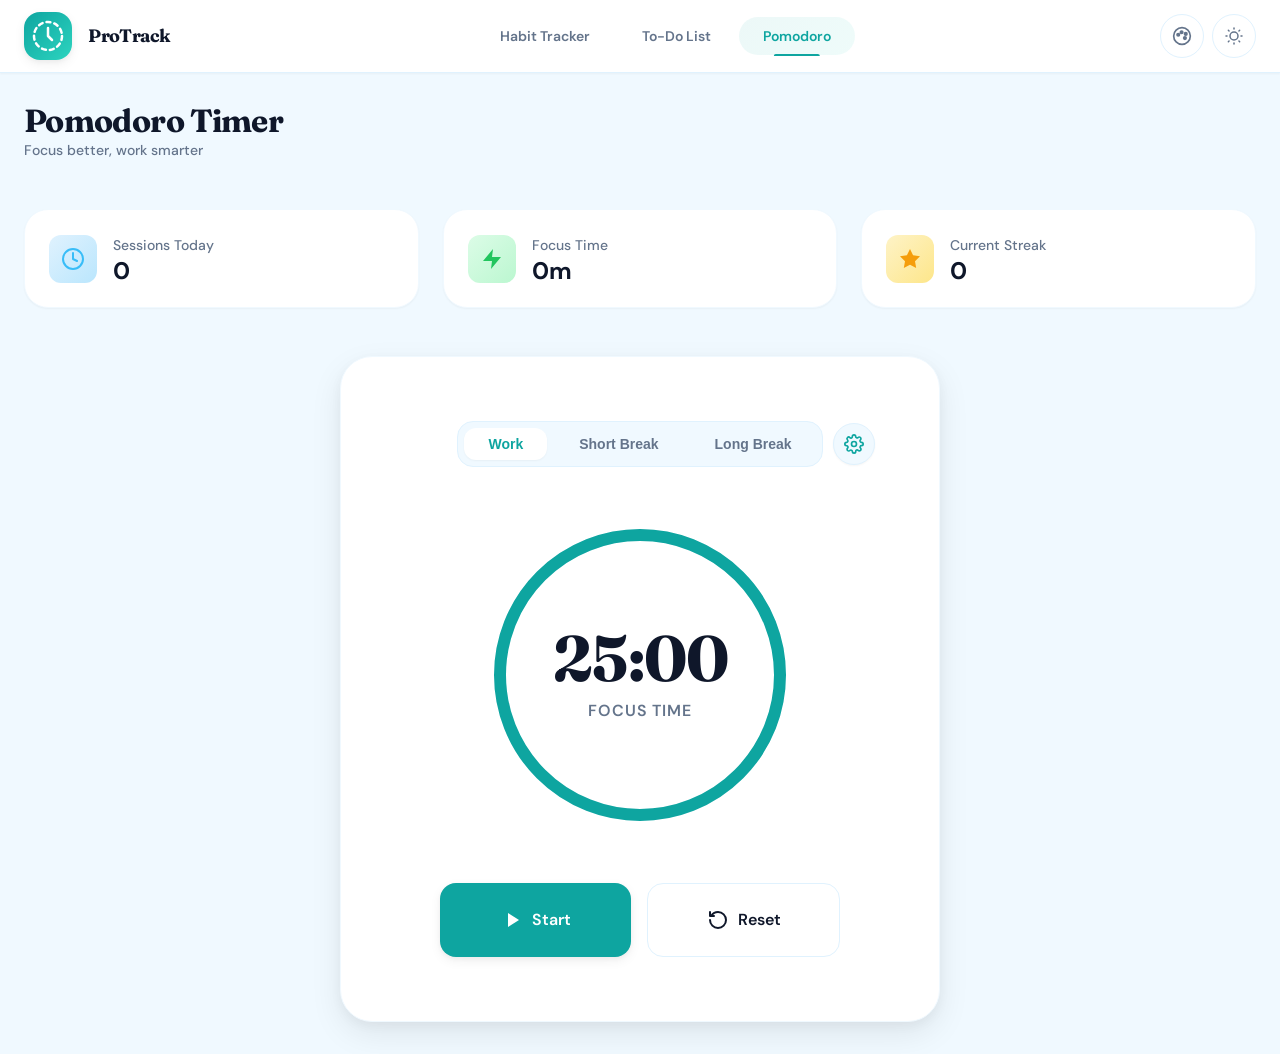
==== commit 31928bbb: "refactor: rebrand application to ProTrack and update default accent color to teal" ====
--- a/pomodoro.html
+++ b/pomodoro.html
@@ -4,7 +4,7 @@
 <head>
     <meta charset="UTF-8">
     <meta name="viewport" content="width=device-width, initial-scale=1.0">
-    <title>Bishr's Hub</title>
+    <title>ProTrack</title>
     <meta name="description" content="A beautifully simple Pomodoro timer to boost your productivity.">
     <link rel="preconnect" href="https://fonts.googleapis.com">
     <link rel="preconnect" href="https://fonts.gstatic.com" crossorigin>
@@ -28,7 +28,7 @@
                             stroke-linejoin="round" />
                     </svg>
                 </div>
-                <span class="nav-brand-text">Bishr's Hub</span>
+                <span class="nav-brand-text">ProTrack</span>
             </div>
             <div class="nav-links">
                 <a href="index.html" class="nav-link">Habit Tracker</a>
@@ -38,12 +38,13 @@
             <div class="nav-actions" style="display: flex; gap: var(--spacing-sm); align-items: center;">
                 <div class="accent-picker-wrapper" style="position: relative; display: flex; align-items: center;">
                     <button class="btn-icon" id="accentColorBtn" title="Change accent color">
-                        <svg width="20" height="20" viewBox="0 0 24 24" fill="none" stroke="currentColor" stroke-width="2" stroke-linecap="round" stroke-linejoin="round">
-                            <path d="M12 22C17.52 22 22 17.52 22 12S17.52 2 12 2 2 6.48 2 12s4.48 10 10 10z"/>
-                            <circle cx="7.5" cy="10.5" r="1.5" fill="currentColor"/>
-                            <circle cx="11.5" cy="7.5" r="1.5" fill="currentColor"/>
-                            <circle cx="16.5" cy="9.5" r="1.5" fill="currentColor"/>
-                            <circle cx="15.5" cy="14.5" r="1.5" fill="currentColor"/>
+                        <svg width="20" height="20" viewBox="0 0 24 24" fill="none" stroke="currentColor"
+                            stroke-width="2" stroke-linecap="round" stroke-linejoin="round">
+                            <path d="M12 22C17.52 22 22 17.52 22 12S17.52 2 12 2 2 6.48 2 12s4.48 10 10 10z" />
+                            <circle cx="7.5" cy="10.5" r="1.5" fill="currentColor" />
+                            <circle cx="11.5" cy="7.5" r="1.5" fill="currentColor" />
+                            <circle cx="16.5" cy="9.5" r="1.5" fill="currentColor" />
+                            <circle cx="15.5" cy="14.5" r="1.5" fill="currentColor" />
                         </svg>
                     </button>
                     <div class="accent-color-dropdown" id="accentColorDropdown"></div>
@@ -133,9 +134,11 @@
                             <button class="mode-btn" data-mode="long">Long Break</button>
                         </div>
                         <button class="btn-settings-icon" id="settingsBtn" title="Pomodoro Settings">
-                            <svg width="20" height="20" viewBox="0 0 24 24" fill="none" stroke="currentColor" stroke-width="2" stroke-linecap="round" stroke-linejoin="round">
-                                <circle cx="12" cy="12" r="3"/>
-                                <path d="M19.4 15a1.65 1.65 0 0 0 .33 1.82l.06.06a2 2 0 1 1-2.83 2.83l-.06-.06a1.65 1.65 0 0 0-1.82-.33 1.65 1.65 0 0 0-1 1.51V21a2 2 0 0 1-4 0v-.09A1.65 1.65 0 0 0 9 19.4a1.65 1.65 0 0 0-1.82.33l-.06.06a2 2 0 1 1-2.83-2.83l.06-.06a1.65 1.65 0 0 0 .33-1.82 1.65 1.65 0 0 0-1.51-1H3a2 2 0 0 1 0-4h.09A1.65 1.65 0 0 0 4.6 9a1.65 1.65 0 0 0-.33-1.82l-.06-.06a2 2 0 1 1 2.83-2.83l.06.06a1.65 1.65 0 0 0 1.82.33H9a1.65 1.65 0 0 0 1-1.51V3a2 2 0 0 1 4 0v.09a1.65 1.65 0 0 0 1 1.51 1.65 1.65 0 0 0 1.82-.33l.06-.06a2 2 0 1 1 2.83 2.83l-.06.06a1.65 1.65 0 0 0-.33 1.82V9a1.65 1.65 0 0 0 1.51 1H21a2 2 0 0 1 0 4h-.09a1.65 1.65 0 0 0-1.51 1z"/>
+                            <svg width="20" height="20" viewBox="0 0 24 24" fill="none" stroke="currentColor"
+                                stroke-width="2" stroke-linecap="round" stroke-linejoin="round">
+                                <circle cx="12" cy="12" r="3" />
+                                <path
+                                    d="M19.4 15a1.65 1.65 0 0 0 .33 1.82l.06.06a2 2 0 1 1-2.83 2.83l-.06-.06a1.65 1.65 0 0 0-1.82-.33 1.65 1.65 0 0 0-1 1.51V21a2 2 0 0 1-4 0v-.09A1.65 1.65 0 0 0 9 19.4a1.65 1.65 0 0 0-1.82.33l-.06.06a2 2 0 1 1-2.83-2.83l.06-.06a1.65 1.65 0 0 0 .33-1.82 1.65 1.65 0 0 0-1.51-1H3a2 2 0 0 1 0-4h.09A1.65 1.65 0 0 0 4.6 9a1.65 1.65 0 0 0-.33-1.82l-.06-.06a2 2 0 1 1 2.83-2.83l.06.06a1.65 1.65 0 0 0 1.82.33H9a1.65 1.65 0 0 0 1-1.51V3a2 2 0 0 1 4 0v.09a1.65 1.65 0 0 0 1 1.51 1.65 1.65 0 0 0 1.82-.33l.06-.06a2 2 0 1 1 2.83 2.83l-.06.06a1.65 1.65 0 0 0-.33 1.82V9a1.65 1.65 0 0 0 1.51 1H21a2 2 0 0 1 0 4h-.09a1.65 1.65 0 0 0-1.51 1z" />
                             </svg>
                         </button>
                     </div>
--- a/style.css
+++ b/style.css
@@ -1,34 +1,34 @@
 :root {
-    /* Color Palette - Warm & Refined */
-    --color-primary: #FF6B35;
-    --color-primary-light: #FF8C61;
-    --color-primary-dark: #E85A2A;
-
-    --color-secondary: #4A90E2;
-    --color-secondary-light: #6BA8F0;
-    --color-secondary-dark: #3A7BC8;
-
-    --color-success: #52C41A;
-    --color-success-light: #73D13D;
-    --color-success-bg: #F6FFED;
-
-    --color-warning: #FAAD14;
-    --color-warning-light: #FFC53D;
-    --color-warning-bg: #FFFBE6;
-
-    --color-danger: #FF4D4F;
-    --color-danger-light: #FF7875;
-    --color-danger-bg: #FFF1F0;
-
-    /* Neutrals - Soft & Warm */
-    --color-bg: #FAFAF9;
+    /* Color Palette - Active Morning ☀️ */
+    --color-primary: #0EA5A0;
+    --color-primary-light: #2DD4BF;
+    --color-primary-dark: #0D8F8A;
+
+    --color-secondary: #38BDF8;
+    --color-secondary-light: #7DD3FC;
+    --color-secondary-dark: #0284C7;
+
+    --color-success: #22C55E;
+    --color-success-light: #4ADE80;
+    --color-success-bg: #F0FDF4;
+
+    --color-warning: #F59E0B;
+    --color-warning-light: #FBBF24;
+    --color-warning-bg: #FFFBEB;
+
+    --color-danger: #EF4444;
+    --color-danger-light: #F87171;
+    --color-danger-bg: #FEF2F2;
+
+    /* Neutrals - Crisp & Clean */
+    --color-bg: #F0F9FF;
     --color-surface: #FFFFFF;
-    --color-border: #E7E5E4;
-    --color-border-light: #F5F5F4;
-
-    --color-text-primary: #1C1917;
-    --color-text-secondary: #78716C;
-    --color-text-tertiary: #A8A29E;
+    --color-border: #E0F2FE;
+    --color-border-light: #F0F9FF;
+
+    --color-text-primary: #0F172A;
+    --color-text-secondary: #64748B;
+    --color-text-tertiary: #94A3B8;
 
     /* Typography */
     --font-display: 'Fraunces', serif;
@@ -75,18 +75,18 @@
 
 /* Dark Theme */
 body.dark-theme {
-    --color-bg: #1C1917;
-    --color-surface: #292524;
-    --color-border: #44403C;
-    --color-border-light: #3C3836;
-
-    --color-text-primary: #FAFAF9;
-    --color-text-secondary: #D6D3D1;
-    --color-text-tertiary: #A8A29E;
-
-    --color-success-bg: #1A3A1A;
-    --color-warning-bg: #3A2F1A;
-    --color-danger-bg: #3A1A1A;
+    --color-bg: #0F172A;
+    --color-surface: #1E293B;
+    --color-border: #334155;
+    --color-border-light: #1E293B;
+
+    --color-text-primary: #F8FAFC;
+    --color-text-secondary: #CBD5E1;
+    --color-text-tertiary: #94A3B8;
+
+    --color-success-bg: #052E16;
+    --color-warning-bg: #451A03;
+    --color-danger-bg: #450A0A;
 
     --shadow-sm: 0 1px 2px rgba(0, 0, 0, 0.3);
     --shadow-md: 0 4px 12px rgba(0, 0, 0, 0.4), 0 2px 4px rgba(0, 0, 0, 0.3);
@@ -174,7 +174,7 @@
 
 .nav-link.active {
     color: var(--color-primary);
-    background: linear-gradient(135deg, rgba(255, 107, 53, 0.1), rgba(255, 140, 97, 0.1));
+    background: linear-gradient(135deg, rgba(14, 165, 160, 0.08), rgba(45, 212, 191, 0.08));
 }
 
 .nav-link.active::after {
@@ -1987,7 +1987,6 @@
     margin-top: var(--spacing-lg);
     padding-top: var(--spacing-lg);
     border-top: 1px solid var(--color-border-light);
-    animation: slideDown 0.3s ease-out;
 }
 
 .playlist-card.expanded .playlist-videos {
@@ -2080,8 +2079,14 @@
 }
 
 .video-item.completed .video-checkbox {
-    background-color: var(--color-primary);
-    border-color: var(--color-primary);
+    background-color: var(--color-success) !important;
+    border-color: var(--color-success) !important;
+    color: white !important;
+    box-shadow: 0 2px 6px rgba(82, 196, 26, 0.25) !important;
+}
+
+body.dark-theme .video-item.completed .video-checkbox {
+    box-shadow: 0 2px 6px rgba(82, 196, 26, 0.15) !important;
 }
 
 .video-link {
@@ -2373,11 +2378,11 @@
     border-radius: 50%;
 }
 
-.motivational-toggle-wrapper input:checked + .slider {
+.motivational-toggle-wrapper input:checked+.slider {
     background-color: var(--color-primary);
 }
 
-.motivational-toggle-wrapper input:checked + .slider:before {
+.motivational-toggle-wrapper input:checked+.slider:before {
     transform: translateX(16px);
 }
 
@@ -2387,6 +2392,7 @@
     -webkit-appearance: none;
     margin: 0;
 }
+
 #motivationalTargetInput {
     -moz-appearance: textfield;
 }
@@ -2450,7 +2456,8 @@
     white-space: nowrap;
     overflow: hidden;
     text-overflow: ellipsis;
-    padding-right: 50px; /* Space for action buttons */
+    padding-right: 50px;
+    /* Space for action buttons */
 }
 
 .playlist-group-range {
@@ -2504,54 +2511,210 @@
 }
 
 /* Group Card Color Themes */
-.playlist-group-card.group-rose { background: #FFE4E6; border-color: #FDA4AF; color: #881337; --group-bg: #FFE4E6; --group-border: #FDA4AF; --group-color: #881337; }
-.playlist-group-card.group-rose .playlist-group-progress-bar { background: rgba(136, 19, 55, 0.1); }
-.playlist-group-card.group-rose .playlist-group-progress-fill { background: #E11D48; }
-
-.playlist-group-card.group-amber { background: #FEF3C7; border-color: #FCD34D; color: #78350F; --group-bg: #FEF3C7; --group-border: #FCD34D; --group-color: #78350F; }
-.playlist-group-card.group-amber .playlist-group-progress-bar { background: rgba(120, 53, 15, 0.1); }
-.playlist-group-card.group-amber .playlist-group-progress-fill { background: #D97706; }
-
-.playlist-group-card.group-emerald { background: #D1FAE5; border-color: #6EE7B7; color: #065F46; --group-bg: #D1FAE5; --group-border: #6EE7B7; --group-color: #065F46; }
-.playlist-group-card.group-emerald .playlist-group-progress-bar { background: rgba(6, 95, 70, 0.1); }
-.playlist-group-card.group-emerald .playlist-group-progress-fill { background: #059669; }
-
-.playlist-group-card.group-sky { background: #E0F2FE; border-color: #7DD3FC; color: #075985; --group-bg: #E0F2FE; --group-border: #7DD3FC; --group-color: #075985; }
-.playlist-group-card.group-sky .playlist-group-progress-bar { background: rgba(7, 89, 133, 0.1); }
-.playlist-group-card.group-sky .playlist-group-progress-fill { background: #0284C7; }
-
-.playlist-group-card.group-violet { background: #EDE9FE; border-color: #C4B5FD; color: #5B21B6; --group-bg: #EDE9FE; --group-border: #C4B5FD; --group-color: #5B21B6; }
-.playlist-group-card.group-violet .playlist-group-progress-bar { background: rgba(91, 33, 182, 0.1); }
-.playlist-group-card.group-violet .playlist-group-progress-fill { background: #7C3AED; }
-
-.playlist-group-card.group-slate { background: #F1F5F9; border-color: #CBD5E1; color: #334155; --group-bg: #F1F5F9; --group-border: #CBD5E1; --group-color: #334155; }
-.playlist-group-card.group-slate .playlist-group-progress-bar { background: rgba(51, 65, 85, 0.1); }
-.playlist-group-card.group-slate .playlist-group-progress-fill { background: #475569; }
+.playlist-group-card.group-rose {
+    background: #FFE4E6;
+    border-color: #FDA4AF;
+    color: #881337;
+    --group-bg: #FFE4E6;
+    --group-border: #FDA4AF;
+    --group-color: #881337;
+}
+
+.playlist-group-card.group-rose .playlist-group-progress-bar {
+    background: rgba(136, 19, 55, 0.1);
+}
+
+.playlist-group-card.group-rose .playlist-group-progress-fill {
+    background: #E11D48;
+}
+
+.playlist-group-card.group-amber {
+    background: #FEF3C7;
+    border-color: #FCD34D;
+    color: #78350F;
+    --group-bg: #FEF3C7;
+    --group-border: #FCD34D;
+    --group-color: #78350F;
+}
+
+.playlist-group-card.group-amber .playlist-group-progress-bar {
+    background: rgba(120, 53, 15, 0.1);
+}
+
+.playlist-group-card.group-amber .playlist-group-progress-fill {
+    background: #D97706;
+}
+
+.playlist-group-card.group-emerald {
+    background: #D1FAE5;
+    border-color: #6EE7B7;
+    color: #065F46;
+    --group-bg: #D1FAE5;
+    --group-border: #6EE7B7;
+    --group-color: #065F46;
+}
+
+.playlist-group-card.group-emerald .playlist-group-progress-bar {
+    background: rgba(6, 95, 70, 0.1);
+}
+
+.playlist-group-card.group-emerald .playlist-group-progress-fill {
+    background: #059669;
+}
+
+.playlist-group-card.group-sky {
+    background: #E0F2FE;
+    border-color: #7DD3FC;
+    color: #075985;
+    --group-bg: #E0F2FE;
+    --group-border: #7DD3FC;
+    --group-color: #075985;
+}
+
+.playlist-group-card.group-sky .playlist-group-progress-bar {
+    background: rgba(7, 89, 133, 0.1);
+}
+
+.playlist-group-card.group-sky .playlist-group-progress-fill {
+    background: #0284C7;
+}
+
+.playlist-group-card.group-violet {
+    background: #EDE9FE;
+    border-color: #C4B5FD;
+    color: #5B21B6;
+    --group-bg: #EDE9FE;
+    --group-border: #C4B5FD;
+    --group-color: #5B21B6;
+}
+
+.playlist-group-card.group-violet .playlist-group-progress-bar {
+    background: rgba(91, 33, 182, 0.1);
+}
+
+.playlist-group-card.group-violet .playlist-group-progress-fill {
+    background: #7C3AED;
+}
+
+.playlist-group-card.group-slate {
+    background: #F1F5F9;
+    border-color: #CBD5E1;
+    color: #334155;
+    --group-bg: #F1F5F9;
+    --group-border: #CBD5E1;
+    --group-color: #334155;
+}
+
+.playlist-group-card.group-slate .playlist-group-progress-bar {
+    background: rgba(51, 65, 85, 0.1);
+}
+
+.playlist-group-card.group-slate .playlist-group-progress-fill {
+    background: #475569;
+}
 
 /* Dark theme group colors */
-body.dark-theme .playlist-group-card.group-rose { background: #4C1D24; border-color: #9F1239; color: #FECDD3; --group-bg: #4C1D24; --group-border: #9F1239; --group-color: #FECDD3; }
-body.dark-theme .playlist-group-card.group-rose .playlist-group-progress-bar { background: rgba(254, 205, 211, 0.15); }
-body.dark-theme .playlist-group-card.group-rose .playlist-group-progress-fill { background: #F43F5E; }
-
-body.dark-theme .playlist-group-card.group-amber { background: #451A03; border-color: #B45309; color: #FDE68A; --group-bg: #451A03; --group-border: #B45309; --group-color: #FDE68A; }
-body.dark-theme .playlist-group-card.group-amber .playlist-group-progress-bar { background: rgba(253, 230, 138, 0.15); }
-body.dark-theme .playlist-group-card.group-amber .playlist-group-progress-fill { background: #F59E0B; }
-
-body.dark-theme .playlist-group-card.group-emerald { background: #064E3B; border-color: #059669; color: #A7F3D0; --group-bg: #064E3B; --group-border: #059669; --group-color: #A7F3D0; }
-body.dark-theme .playlist-group-card.group-emerald .playlist-group-progress-bar { background: rgba(167, 243, 208, 0.15); }
-body.dark-theme .playlist-group-card.group-emerald .playlist-group-progress-fill { background: #10B981; }
-
-body.dark-theme .playlist-group-card.group-sky { background: #0C4A6E; border-color: #0284C7; color: #BAE6FD; --group-bg: #0C4A6E; --group-border: #0284C7; --group-color: #BAE6FD; }
-body.dark-theme .playlist-group-card.group-sky .playlist-group-progress-bar { background: rgba(186, 230, 253, 0.15); }
-body.dark-theme .playlist-group-card.group-sky .playlist-group-progress-fill { background: #0EA5E9; }
-
-body.dark-theme .playlist-group-card.group-violet { background: #2E1065; border-color: #7C3AED; color: #DDD6FE; --group-bg: #2E1065; --group-border: #7C3AED; --group-color: #DDD6FE; }
-body.dark-theme .playlist-group-card.group-violet .playlist-group-progress-bar { background: rgba(221, 214, 254, 0.15); }
-body.dark-theme .playlist-group-card.group-violet .playlist-group-progress-fill { background: #8B5CF6; }
-
-body.dark-theme .playlist-group-card.group-slate { background: #1E293B; border-color: #475569; color: #E2E8F0; --group-bg: #1E293B; --group-border: #475569; --group-color: #E2E8F0; }
-body.dark-theme .playlist-group-card.group-slate .playlist-group-progress-bar { background: rgba(226, 232, 240, 0.15); }
-body.dark-theme .playlist-group-card.group-slate .playlist-group-progress-fill { background: #64748B; }
+body.dark-theme .playlist-group-card.group-rose {
+    background: #4C1D24;
+    border-color: #9F1239;
+    color: #FECDD3;
+    --group-bg: #4C1D24;
+    --group-border: #9F1239;
+    --group-color: #FECDD3;
+}
+
+body.dark-theme .playlist-group-card.group-rose .playlist-group-progress-bar {
+    background: rgba(254, 205, 211, 0.15);
+}
+
+body.dark-theme .playlist-group-card.group-rose .playlist-group-progress-fill {
+    background: #F43F5E;
+}
+
+body.dark-theme .playlist-group-card.group-amber {
+    background: #451A03;
+    border-color: #B45309;
+    color: #FDE68A;
+    --group-bg: #451A03;
+    --group-border: #B45309;
+    --group-color: #FDE68A;
+}
+
+body.dark-theme .playlist-group-card.group-amber .playlist-group-progress-bar {
+    background: rgba(253, 230, 138, 0.15);
+}
+
+body.dark-theme .playlist-group-card.group-amber .playlist-group-progress-fill {
+    background: #F59E0B;
+}
+
+body.dark-theme .playlist-group-card.group-emerald {
+    background: #064E3B;
+    border-color: #059669;
+    color: #A7F3D0;
+    --group-bg: #064E3B;
+    --group-border: #059669;
+    --group-color: #A7F3D0;
+}
+
+body.dark-theme .playlist-group-card.group-emerald .playlist-group-progress-bar {
+    background: rgba(167, 243, 208, 0.15);
+}
+
+body.dark-theme .playlist-group-card.group-emerald .playlist-group-progress-fill {
+    background: #10B981;
+}
+
+body.dark-theme .playlist-group-card.group-sky {
+    background: #0C4A6E;
+    border-color: #0284C7;
+    color: #BAE6FD;
+    --group-bg: #0C4A6E;
+    --group-border: #0284C7;
+    --group-color: #BAE6FD;
+}
+
+body.dark-theme .playlist-group-card.group-sky .playlist-group-progress-bar {
+    background: rgba(186, 230, 253, 0.15);
+}
+
+body.dark-theme .playlist-group-card.group-sky .playlist-group-progress-fill {
+    background: #0EA5E9;
+}
+
+body.dark-theme .playlist-group-card.group-violet {
+    background: #2E1065;
+    border-color: #7C3AED;
+    color: #DDD6FE;
+    --group-bg: #2E1065;
+    --group-border: #7C3AED;
+    --group-color: #DDD6FE;
+}
+
+body.dark-theme .playlist-group-card.group-violet .playlist-group-progress-bar {
+    background: rgba(221, 214, 254, 0.15);
+}
+
+body.dark-theme .playlist-group-card.group-violet .playlist-group-progress-fill {
+    background: #8B5CF6;
+}
+
+body.dark-theme .playlist-group-card.group-slate {
+    background: #1E293B;
+    border-color: #475569;
+    color: #E2E8F0;
+    --group-bg: #1E293B;
+    --group-border: #475569;
+    --group-color: #E2E8F0;
+}
+
+body.dark-theme .playlist-group-card.group-slate .playlist-group-progress-bar {
+    background: rgba(226, 232, 240, 0.15);
+}
+
+body.dark-theme .playlist-group-card.group-slate .playlist-group-progress-fill {
+    background: #64748B;
+}
 
 /* Group Video Checkboxes */
 .playlist-group-cells {
@@ -2628,4 +2791,387 @@
 /* Hide scrollbar for playlist link container */
 .playlist-link-text::-webkit-scrollbar {
     display: none;
+}
+
+/* User Profile & Auth Styles */
+.user-menu-wrapper {
+    position: relative;
+    display: flex;
+    align-items: center;
+}
+
+.user-menu-dropdown {
+    position: absolute;
+    top: calc(100% + 8px);
+    right: 0;
+    background: var(--color-surface);
+    border: 1.5px solid var(--color-border);
+    border-radius: var(--radius-md);
+    box-shadow: var(--shadow-lg);
+    min-width: 200px;
+    padding: var(--spacing-sm);
+    display: none;
+    flex-direction: column;
+    z-index: 110;
+    animation: fadeIn var(--transition-fast) ease-out;
+}
+
+.user-menu-dropdown.show {
+    display: flex;
+}
+
+.user-menu-dropdown .user-info {
+    font-size: var(--font-size-xs);
+    color: var(--color-text-secondary);
+    padding: var(--spacing-sm);
+    border-bottom: 1.5px solid var(--color-border-light);
+    margin-bottom: var(--spacing-xs);
+    word-break: break-all;
+    font-weight: 600;
+}
+
+.user-menu-dropdown .dropdown-item {
+    background: transparent;
+    border: none;
+    padding: var(--spacing-sm) var(--spacing-md);
+    text-align: left;
+    font-family: var(--font-body);
+    font-size: var(--font-size-sm);
+    font-weight: 600;
+    color: var(--color-text-primary);
+    cursor: pointer;
+    border-radius: var(--radius-sm);
+    display: flex;
+    align-items: center;
+    gap: var(--spacing-sm);
+    transition: all var(--transition-fast);
+}
+
+.user-menu-dropdown .dropdown-item:hover {
+    background: var(--color-bg);
+}
+
+.user-menu-dropdown .dropdown-item.logout {
+    color: var(--color-danger);
+}
+
+.user-menu-dropdown .dropdown-item.logout:hover {
+    background: var(--color-danger-bg);
+}
+
+/* Auth Page layout */
+.auth-container {
+    max-width: 440px;
+    margin: var(--spacing-3xl) auto;
+    padding: var(--spacing-2xl);
+    background: var(--color-surface);
+    border: 1.5px solid var(--color-border);
+    border-radius: var(--radius-2xl);
+    box-shadow: var(--shadow-lg);
+    animation: fadeIn var(--transition-slow) ease-out;
+}
+
+.auth-header {
+    text-align: center;
+    margin-bottom: var(--spacing-xl);
+}
+
+.auth-title {
+    font-family: var(--font-display);
+    font-size: var(--font-size-3xl);
+    font-weight: 700;
+    color: var(--color-text-primary);
+    margin-bottom: var(--spacing-xs);
+}
+
+.auth-subtitle {
+    font-size: var(--font-size-sm);
+    color: var(--color-text-secondary);
+}
+
+.auth-form-footer {
+    text-align: center;
+    margin-top: var(--spacing-lg);
+    font-size: var(--font-size-sm);
+    color: var(--color-text-secondary);
+}
+
+.auth-toggle-link {
+    color: var(--color-primary);
+    font-weight: 600;
+    text-decoration: none;
+    cursor: pointer;
+}
+
+.auth-toggle-link:hover {
+    text-decoration: underline;
+}
+
+.auth-message {
+    padding: var(--spacing-sm) var(--spacing-md);
+    border-radius: var(--radius-md);
+    font-size: var(--font-size-sm);
+    margin-bottom: var(--spacing-md);
+    display: none;
+    animation: fadeIn var(--transition-fast);
+    font-weight: 500;
+}
+
+.auth-message.error {
+    background: var(--color-danger-bg);
+    color: var(--color-danger);
+    border: 1.5px solid rgba(255, 77, 79, 0.2);
+    display: block;
+}
+
+.auth-message.success {
+    background: var(--color-success-bg);
+    color: var(--color-success);
+    border: 1.5px solid rgba(82, 196, 26, 0.2);
+    display: block;
+}
+
+@keyframes fadeIn {
+    from {
+        opacity: 0;
+        transform: translateY(-4px);
+    }
+
+    to {
+        opacity: 1;
+        transform: translateY(0);
+    }
+}
+
+/* ========================================
+   NAVBAR AVATAR BUTTON
+   ======================================== */
+
+.user-avatar-btn {
+    width: 42px;
+    height: 42px;
+    border-radius: var(--radius-full);
+    border: 2.5px solid var(--color-border);
+    background: var(--color-surface);
+    cursor: pointer;
+    padding: 0;
+    overflow: hidden;
+    display: flex;
+    align-items: center;
+    justify-content: center;
+    transition: all var(--transition-base);
+    position: relative;
+}
+
+.user-avatar-btn:hover {
+    border-color: var(--color-primary);
+    box-shadow: 0 0 0 3px rgba(255, 107, 53, 0.15);
+}
+
+.user-avatar-img {
+    width: 100%;
+    height: 100%;
+    object-fit: cover;
+    border-radius: var(--radius-full);
+}
+
+.user-avatar-fallback {
+    width: 100%;
+    height: 100%;
+    display: flex;
+    align-items: center;
+    justify-content: center;
+    background: linear-gradient(135deg, var(--color-primary), var(--color-primary-light));
+    color: var(--color-primary-contrast, white);
+    font-family: var(--font-display);
+    font-weight: 700;
+    font-size: var(--font-size-lg);
+    text-transform: uppercase;
+}
+
+/* ========================================
+   SETTINGS PAGE
+   ======================================== */
+
+.settings-container {
+    max-width: 540px;
+    margin: 0 auto;
+    animation: fadeIn var(--transition-slow) ease-out;
+}
+
+.settings-section {
+    background: var(--color-surface);
+    border: 1.5px solid var(--color-border);
+    border-radius: var(--radius-xl);
+    padding: var(--spacing-xl);
+    margin-bottom: var(--spacing-lg);
+    box-shadow: var(--shadow-sm);
+}
+
+.settings-section:hover {
+    box-shadow: var(--shadow-md);
+}
+
+.settings-section-title {
+    font-family: var(--font-display);
+    font-size: var(--font-size-lg);
+    font-weight: 700;
+    color: var(--color-text-primary);
+    margin-bottom: var(--spacing-lg);
+    display: flex;
+    align-items: center;
+    gap: var(--spacing-sm);
+}
+
+.settings-section-title svg {
+    color: var(--color-primary);
+}
+
+/* Profile Picture Section */
+.settings-avatar-area {
+    display: flex;
+    align-items: center;
+    gap: var(--spacing-xl);
+    margin-bottom: var(--spacing-lg);
+}
+
+.settings-avatar-preview {
+    width: 96px;
+    height: 96px;
+    border-radius: var(--radius-full);
+    overflow: hidden;
+    border: 3px solid var(--color-border);
+    flex-shrink: 0;
+    display: flex;
+    align-items: center;
+    justify-content: center;
+    background: var(--color-bg);
+}
+
+.settings-avatar-preview img {
+    width: 100%;
+    height: 100%;
+    object-fit: cover;
+}
+
+.settings-avatar-preview .avatar-fallback-lg {
+    width: 100%;
+    height: 100%;
+    display: flex;
+    align-items: center;
+    justify-content: center;
+    background: linear-gradient(135deg, var(--color-primary), var(--color-primary-light));
+    color: var(--color-primary-contrast, white);
+    font-family: var(--font-display);
+    font-weight: 700;
+    font-size: var(--font-size-3xl);
+    text-transform: uppercase;
+}
+
+.settings-avatar-actions {
+    display: flex;
+    flex-direction: column;
+    gap: var(--spacing-sm);
+}
+
+.settings-avatar-actions .btn-primary,
+.settings-avatar-actions .btn-secondary {
+    font-size: var(--font-size-sm);
+    padding: 0.5rem 1rem;
+}
+
+/* Password Input with Eye Toggle */
+.password-input-wrapper {
+    position: relative;
+}
+
+.password-input-wrapper .form-input {
+    padding-right: 3rem;
+}
+
+.password-toggle-btn {
+    position: absolute;
+    right: 0.75rem;
+    top: 50%;
+    transform: translateY(-50%);
+    background: none;
+    border: none;
+    cursor: pointer;
+    color: var(--color-text-tertiary);
+    padding: 4px;
+    display: flex;
+    align-items: center;
+    justify-content: center;
+    border-radius: var(--radius-sm);
+    transition: color var(--transition-fast);
+}
+
+.password-toggle-btn:hover {
+    color: var(--color-text-primary);
+}
+
+/* Settings action row */
+.settings-action-row {
+    display: flex;
+    gap: var(--spacing-md);
+    align-items: center;
+    margin-top: var(--spacing-md);
+}
+
+.settings-action-row .btn-primary,
+.settings-action-row .btn-secondary {
+    font-size: var(--font-size-sm);
+    padding: 0.6rem 1.25rem;
+}
+
+/* Settings Message */
+.settings-msg {
+    padding: var(--spacing-sm) var(--spacing-md);
+    border-radius: var(--radius-md);
+    font-size: var(--font-size-sm);
+    font-weight: 500;
+    margin-top: var(--spacing-md);
+    display: none;
+    animation: fadeIn var(--transition-fast);
+}
+
+.settings-msg.error {
+    background: var(--color-danger-bg);
+    color: var(--color-danger);
+    border: 1.5px solid rgba(255, 77, 79, 0.2);
+    display: block;
+}
+
+.settings-msg.success {
+    background: var(--color-success-bg);
+    color: var(--color-success);
+    border: 1.5px solid rgba(82, 196, 26, 0.2);
+    display: block;
+}
+
+.btn-danger-outline {
+    display: inline-flex;
+    align-items: center;
+    gap: var(--spacing-sm);
+    padding: 0.5rem 1rem;
+    border-radius: var(--radius-full);
+    font-family: var(--font-body);
+    font-size: var(--font-size-sm);
+    font-weight: 600;
+    border: 1.5px solid var(--color-danger);
+    background: transparent;
+    color: var(--color-danger);
+    cursor: pointer;
+    transition: all var(--transition-fast);
+}
+
+.btn-danger-outline:hover {
+    background: var(--color-danger-bg);
+}
+
+.form-hint {
+    font-size: var(--font-size-xs);
+    color: var(--color-text-tertiary);
+    margin-top: var(--spacing-xs);
+    margin-bottom: 0;
 }
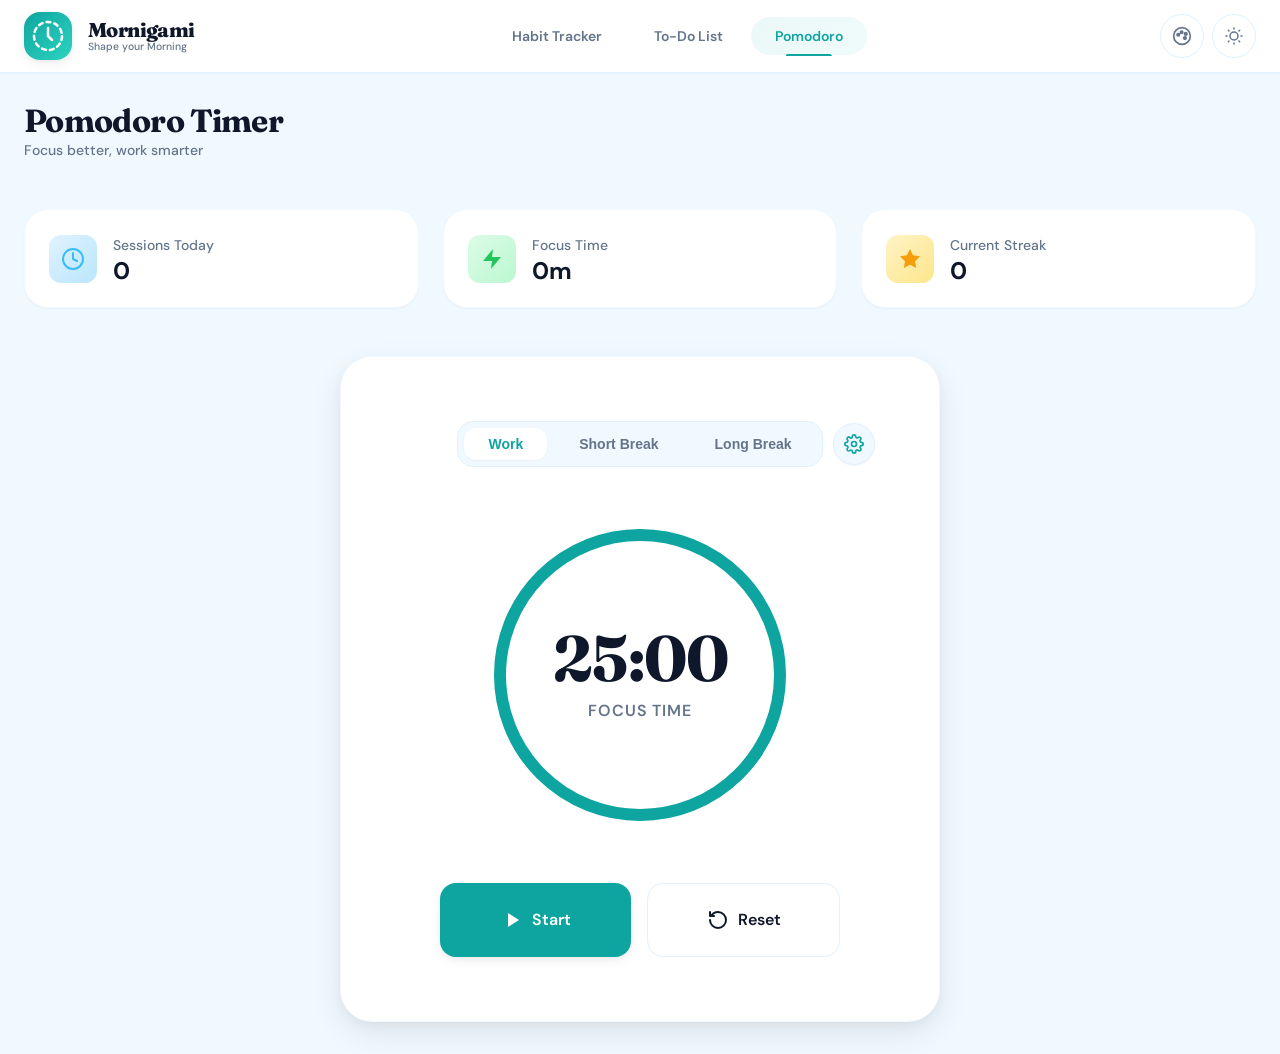
==== commit 294d0942: "refactor: rebrand project to Mornigami and update UI headers and descriptions" ====
--- a/pomodoro.html
+++ b/pomodoro.html
@@ -4,8 +4,8 @@
 <head>
     <meta charset="UTF-8">
     <meta name="viewport" content="width=device-width, initial-scale=1.0">
-    <title>ProTrack</title>
-    <meta name="description" content="A beautifully simple Pomodoro timer to boost your productivity.">
+    <title>Mornigami</title>
+    <meta name="description" content="Morning + Origami = Mornigami. Shape your morning and fold your habits into structure.">
     <link rel="preconnect" href="https://fonts.googleapis.com">
     <link rel="preconnect" href="https://fonts.gstatic.com" crossorigin>
     <link
@@ -14,7 +14,7 @@
     <link rel="icon" type="image/png" href="icon.png">
     <link rel="stylesheet" href="style.css">
 </head>
-
+ 
 <body>
     <!-- Navigation Bar -->
     <nav class="main-nav">
@@ -28,7 +28,10 @@
                             stroke-linejoin="round" />
                     </svg>
                 </div>
-                <span class="nav-brand-text">ProTrack</span>
+                <div class="brand-text-container" style="display: flex; flex-direction: column; line-height: 1.1;">
+                    <span class="nav-brand-text" style="font-size: 1.25rem; font-weight: 800; letter-spacing: -0.03em;">Mornigami</span>
+                    <span class="nav-brand-subtext" style="font-size: 0.65rem; color: var(--color-text-secondary); font-weight: 500;">Shape your Morning</span>
+                </div>
             </div>
             <div class="nav-links">
                 <a href="index.html" class="nav-link">Habit Tracker</a>
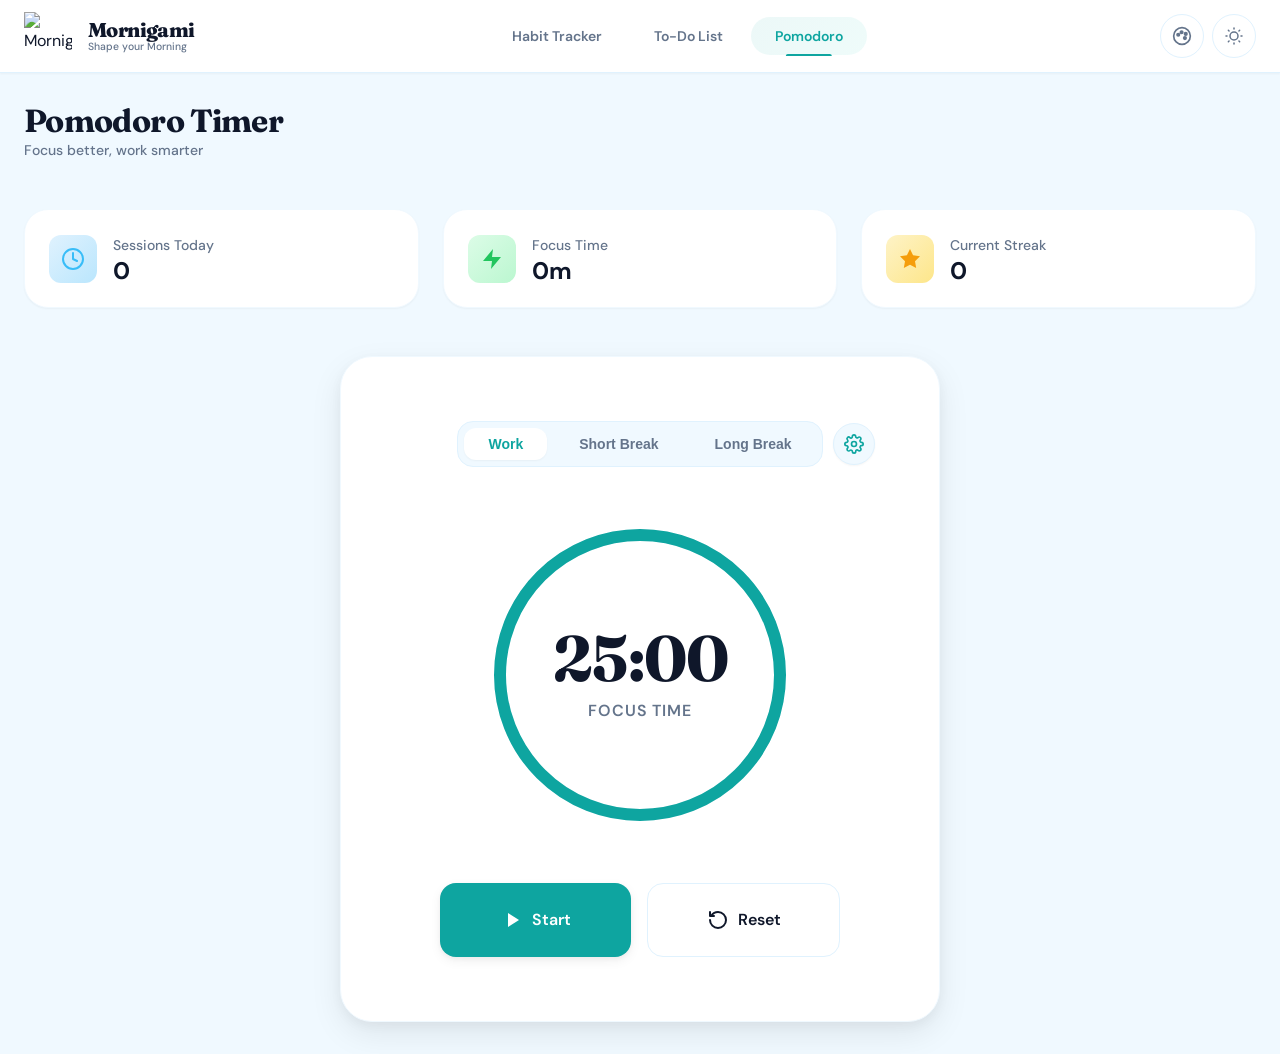
==== commit 8cfbaa5d: "style: update navigation brand logo size and refine HTML formatting" ====
--- a/pomodoro.html
+++ b/pomodoro.html
@@ -5,7 +5,8 @@
     <meta charset="UTF-8">
     <meta name="viewport" content="width=device-width, initial-scale=1.0">
     <title>Mornigami</title>
-    <meta name="description" content="Morning + Origami = Mornigami. Shape your morning and fold your habits into structure.">
+    <meta name="description"
+        content="Morning + Origami = Mornigami. Shape your morning and fold your habits into structure.">
     <link rel="preconnect" href="https://fonts.googleapis.com">
     <link rel="preconnect" href="https://fonts.gstatic.com" crossorigin>
     <link
@@ -14,23 +15,21 @@
     <link rel="icon" type="image/png" href="icon.png">
     <link rel="stylesheet" href="style.css">
 </head>
- 
+
 <body>
     <!-- Navigation Bar -->
     <nav class="main-nav">
         <div class="nav-content">
             <div class="nav-brand">
                 <div class="brand-icon">
-                    <svg width="32" height="32" viewBox="0 0 32 32" fill="none">
-                        <circle cx="16" cy="16" r="14" stroke="currentColor" stroke-width="2.5" stroke-linecap="round"
-                            stroke-dasharray="4 4" />
-                        <path d="M16 8V16L20 20" stroke="currentColor" stroke-width="2.5" stroke-linecap="round"
-                            stroke-linejoin="round" />
-                    </svg>
+                    <img src="icon.png" alt="Mornigami Logo" style="width: 48px; height: 48px; object-fit: contain;">
                 </div>
                 <div class="brand-text-container" style="display: flex; flex-direction: column; line-height: 1.1;">
-                    <span class="nav-brand-text" style="font-size: 1.25rem; font-weight: 800; letter-spacing: -0.03em;">Mornigami</span>
-                    <span class="nav-brand-subtext" style="font-size: 0.65rem; color: var(--color-text-secondary); font-weight: 500;">Shape your Morning</span>
+                    <span class="nav-brand-text"
+                        style="font-size: 1.25rem; font-weight: 800; letter-spacing: -0.03em;">Mornigami</span>
+                    <span class="nav-brand-subtext"
+                        style="font-size: 0.65rem; color: var(--color-text-secondary); font-weight: 500;">Shape your
+                        Morning</span>
                 </div>
             </div>
             <div class="nav-links">
--- a/style.css
+++ b/style.css
@@ -225,13 +225,9 @@
 .brand-icon {
     width: 48px;
     height: 48px;
-    background: linear-gradient(135deg, var(--color-primary), var(--color-primary-light));
-    border-radius: var(--radius-lg);
     display: flex;
     align-items: center;
     justify-content: center;
-    color: var(--color-primary-contrast, white);
-    box-shadow: var(--shadow-md);
 }
 
 .brand-text {
@@ -2861,6 +2857,7 @@
 
 /* Auth Page layout */
 .auth-container {
+    position: relative;
     max-width: 440px;
     margin: var(--spacing-3xl) auto;
     padding: var(--spacing-2xl);
@@ -3174,4 +3171,103 @@
     color: var(--color-text-tertiary);
     margin-top: var(--spacing-xs);
     margin-bottom: 0;
+}
+
+/* Mandatory Auth Overlay */
+.auth-overlay {
+    position: fixed;
+    inset: 0;
+    z-index: 10000;
+    display: flex;
+    align-items: center;
+    justify-content: center;
+    padding: var(--spacing-lg);
+    background: linear-gradient(135deg, rgba(240, 249, 255, 0.95), rgba(224, 242, 254, 0.95));
+    backdrop-filter: blur(20px);
+    -webkit-backdrop-filter: blur(20px);
+    transition: opacity var(--transition-slow);
+}
+
+body.dark-theme .auth-overlay {
+    background: linear-gradient(135deg, rgba(15, 23, 42, 0.98), rgba(30, 41, 59, 0.98));
+}
+
+.auth-overlay-card {
+    position: relative;
+    width: 100%;
+    max-width: 460px;
+    padding: var(--spacing-2xl);
+    background: var(--color-surface);
+    border: 1.5px solid var(--color-border);
+    border-radius: var(--radius-2xl);
+    box-shadow: var(--shadow-xl);
+    animation: authOverlayPop var(--transition-slow) cubic-bezier(0.34, 1.56, 0.64, 1);
+}
+
+.auth-overlay-brand {
+    display: flex;
+    align-items: center;
+    justify-content: center;
+    gap: var(--spacing-md);
+    margin-bottom: var(--spacing-xl);
+}
+
+.auth-overlay-brand-icon {
+    width: 44px;
+    height: 44px;
+    display: flex;
+    align-items: center;
+    justify-content: center;
+}
+
+.auth-overlay-brand-text {
+    font-family: var(--font-display);
+    font-size: var(--font-size-2xl);
+    font-weight: 700;
+    color: var(--color-text-primary);
+    letter-spacing: -0.02em;
+}
+
+.auth-overlay-header {
+    text-align: center;
+    margin-bottom: var(--spacing-xl);
+}
+
+/* Spinner Styles */
+.auth-overlay-loader-container {
+    display: flex;
+    flex-direction: column;
+    align-items: center;
+    gap: var(--spacing-md);
+}
+
+.auth-overlay-spinner {
+    width: 48px;
+    height: 48px;
+    border: 4px solid var(--color-border);
+    border-top: 4px solid var(--color-primary);
+    border-radius: var(--radius-full);
+    animation: authOverlaySpin 1s linear infinite;
+}
+
+.auth-overlay-loading-text {
+    font-size: var(--font-size-base);
+    font-weight: 600;
+    color: var(--color-text-secondary);
+}
+
+@keyframes authOverlayPop {
+    from {
+        transform: scale(0.95) translateY(10px);
+        opacity: 0;
+    }
+    to {
+        transform: scale(1) translateY(0);
+        opacity: 1;
+    }
+}
+
+@keyframes authOverlaySpin {
+    0% { transform: rotate(0deg); }
+    100% { transform: rotate(360deg); }
 }
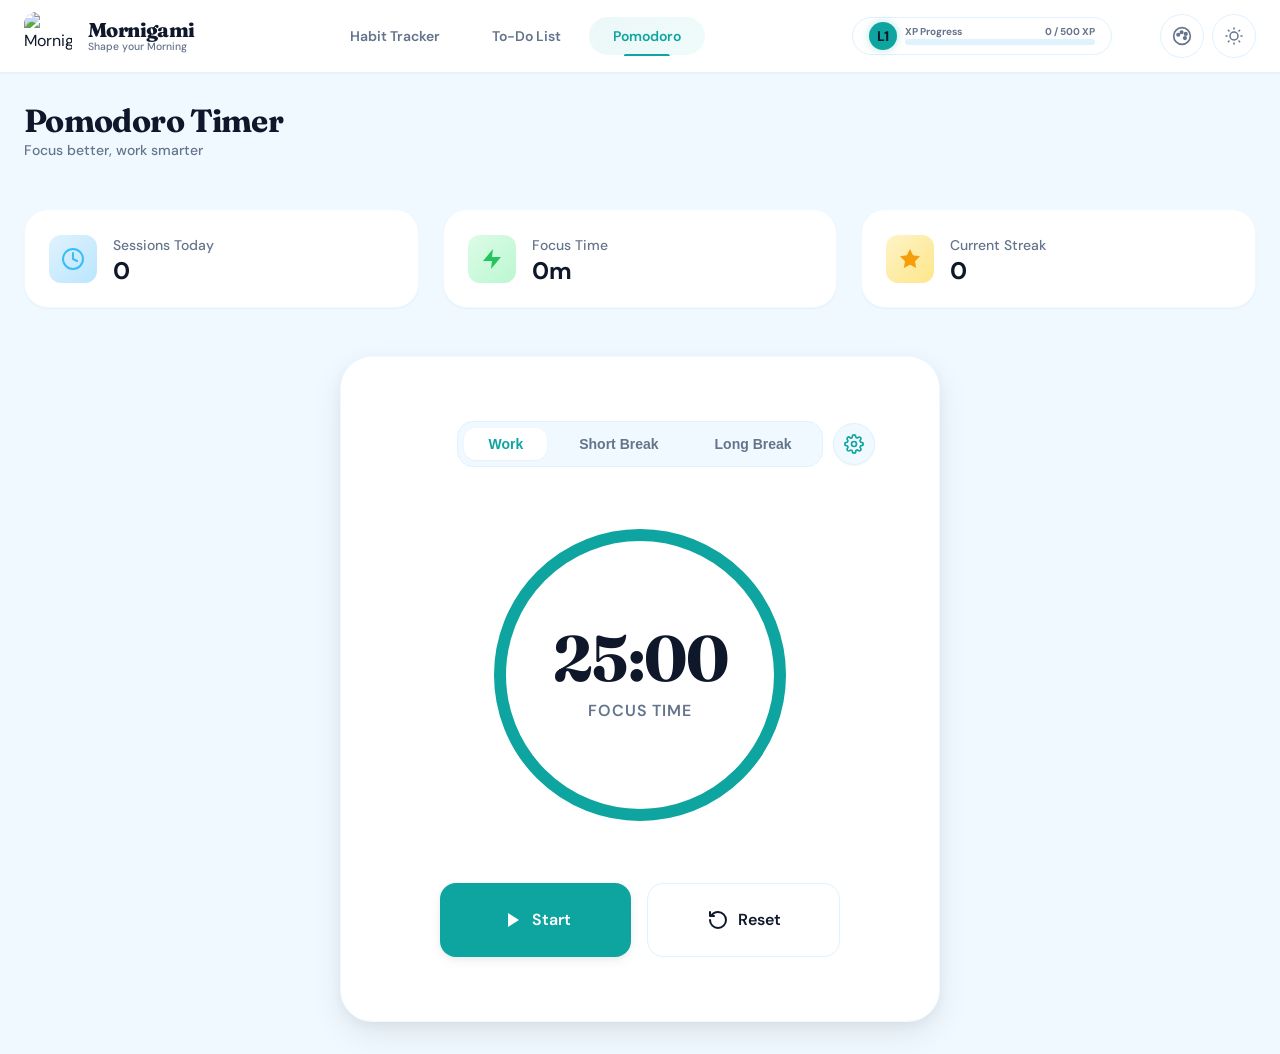
==== commit bcc53f47: "feat: implement gamification system with XP tracking, level-up progression, and global UI widgets" ====
--- a/pomodoro.html
+++ b/pomodoro.html
@@ -36,6 +36,19 @@
                 <a href="index.html" class="nav-link">Habit Tracker</a>
                 <a href="todo.html" class="nav-link">To-Do List</a>
                 <a href="pomodoro.html" class="nav-link active">Pomodoro</a>
+            </div>
+            <!-- XP Progress Bar Widget -->
+            <div class="xp-nav-widget" id="xpNavWidget" title="XP Progress (Earn XP by completing habits, tasks, focus sessions, and videos)">
+                <div class="xp-level-badge" id="globalLevelBadge">L1</div>
+                <div style="flex: 1; display: flex; flex-direction: column; gap: 2px;">
+                    <div style="display: flex; justify-content: space-between; font-size: 10px; font-weight: 700; color: var(--color-text-secondary); line-height: 1;">
+                        <span>XP Progress</span>
+                        <span id="globalXPText">0 / 500 XP</span>
+                    </div>
+                    <div class="xp-progress-bar-container">
+                        <div class="xp-progress-bar-fill" id="globalXPBarFill"></div>
+                    </div>
+                </div>
             </div>
             <div class="nav-actions" style="display: flex; gap: var(--spacing-sm); align-items: center;">
                 <div class="accent-picker-wrapper" style="position: relative; display: flex; align-items: center;">
--- a/style.css
+++ b/style.css
@@ -228,6 +228,10 @@
     display: flex;
     align-items: center;
     justify-content: center;
+}
+
+.brand-icon img {
+    border-radius: var(--radius-md);
 }
 
 .brand-text {
@@ -3213,11 +3217,15 @@
 }
 
 .auth-overlay-brand-icon {
-    width: 44px;
-    height: 44px;
+    width: 48px;
+    height: 48px;
     display: flex;
     align-items: center;
     justify-content: center;
+}
+
+.auth-overlay-brand-icon img {
+    border-radius: var(--radius-md);
 }
 
 .auth-overlay-brand-text {
@@ -3261,6 +3269,7 @@
         transform: scale(0.95) translateY(10px);
         opacity: 0;
     }
+
     to {
         transform: scale(1) translateY(0);
         opacity: 1;
@@ -3268,6 +3277,1105 @@
 }
 
 @keyframes authOverlaySpin {
-    0% { transform: rotate(0deg); }
-    100% { transform: rotate(360deg); }
-}+    0% {
+        transform: rotate(0deg);
+    }
+
+    100% {
+        transform: rotate(360deg);
+    }
+}
+
+/* Gamification and XP System Styles */
+.xp-nav-widget {
+    display: flex;
+    align-items: center;
+    gap: var(--spacing-sm);
+    background: var(--color-surface-hover);
+    padding: var(--spacing-xs) var(--spacing-md);
+    border-radius: var(--radius-full);
+    border: 1.5px solid var(--color-border);
+    max-width: 260px;
+    flex: 1;
+    margin: 0 var(--spacing-md);
+    box-sizing: border-box;
+    transition: border-color var(--transition-normal), background-color var(--transition-normal);
+}
+
+.xp-level-badge {
+    background: var(--color-primary);
+    color: var(--color-primary-contrast);
+    font-weight: 800;
+    font-size: var(--font-size-sm);
+    width: 28px;
+    height: 28px;
+    border-radius: 50%;
+    display: flex;
+    align-items: center;
+    justify-content: center;
+    box-shadow: 0 0 8px rgba(14, 165, 160, 0.3); /* Teal box shadow backup */
+    flex-shrink: 0;
+}
+
+.xp-progress-bar-container {
+    height: 6px;
+    background: var(--color-border);
+    border-radius: var(--radius-full);
+    overflow: hidden;
+    position: relative;
+    width: 100%;
+}
+
+.xp-progress-bar-fill {
+    height: 100%;
+    width: 0%;
+    background: linear-gradient(90deg, var(--color-primary), var(--color-primary-light));
+    border-radius: var(--radius-full);
+    transition: width var(--transition-normal) cubic-bezier(0.4, 0, 0.2, 1);
+}
+
+.xp-floating-text {
+    position: fixed;
+    pointer-events: none;
+    z-index: 9999;
+    animation: xpFloatUp 1.2s cubic-bezier(0.25, 1, 0.5, 1) forwards;
+    text-align: center;
+    text-shadow: 0 2px 4px rgba(0, 0, 0, 0.15);
+}
+
+@keyframes xpFloatUp {
+    0% {
+        opacity: 0;
+        transform: translate(-50%, -50%) scale(0.8);
+    }
+    20% {
+        opacity: 1;
+        transform: translate(-50%, -100%) scale(1.1);
+    }
+    80% {
+        opacity: 1;
+    }
+    100% {
+        opacity: 0;
+        transform: translate(-50%, -180%) scale(1);
+    }
+}
+
+/* ============================================
+   ADMIN DASHBOARD PANEL
+   ============================================ */
+
+.admin-container {
+    display: flex;
+    flex-direction: column;
+    gap: var(--spacing-xl);
+    max-width: 1100px;
+    margin: 0 auto;
+}
+
+/* Stats Row */
+.admin-stats-row {
+    display: grid;
+    grid-template-columns: repeat(3, 1fr);
+    gap: var(--spacing-md);
+}
+
+.admin-stat-card {
+    background: var(--color-surface);
+    border: 1px solid var(--color-border);
+    border-radius: var(--radius-xl);
+    padding: var(--spacing-lg) var(--spacing-xl);
+    text-align: center;
+    transition: border-color var(--transition-fast), box-shadow var(--transition-fast);
+}
+
+.admin-stat-card:hover {
+    border-color: var(--color-primary);
+    box-shadow: var(--shadow-md);
+}
+
+.admin-stat-value {
+    font-family: var(--font-display);
+    font-size: var(--font-size-3xl);
+    font-weight: 800;
+    color: var(--color-primary);
+    line-height: 1.2;
+}
+
+.admin-stat-label {
+    font-size: var(--font-size-sm);
+    color: var(--color-text-secondary);
+    font-weight: 600;
+    margin-top: var(--spacing-xs);
+    text-transform: uppercase;
+    letter-spacing: 0.05em;
+}
+
+/* Table Wrapper */
+.admin-table-wrapper {
+    background: var(--color-surface);
+    border: 1px solid var(--color-border);
+    border-radius: var(--radius-xl);
+    overflow: hidden;
+}
+
+.admin-table-header {
+    padding: var(--spacing-lg) var(--spacing-xl);
+    border-bottom: 1px solid var(--color-border);
+}
+
+.admin-table-title {
+    font-family: var(--font-display);
+    font-size: var(--font-size-lg);
+    font-weight: 700;
+    color: var(--color-text-primary);
+    display: flex;
+    align-items: center;
+    gap: var(--spacing-sm);
+    margin: 0;
+}
+
+.admin-table-title svg {
+    color: var(--color-primary);
+    flex-shrink: 0;
+}
+
+.admin-table-body {
+    padding: var(--spacing-md);
+    display: flex;
+    flex-direction: column;
+    gap: var(--spacing-sm);
+}
+
+/* User Row */
+.admin-user-row {
+    display: grid;
+    grid-template-columns: 44px 1.5fr 1fr 0.8fr 0.6fr 0.6fr auto;
+    align-items: center;
+    gap: var(--spacing-md);
+    padding: var(--spacing-md) var(--spacing-lg);
+    border-radius: var(--radius-lg);
+    border: 1px solid var(--color-border);
+    background: var(--color-background);
+    transition: border-color var(--transition-fast), box-shadow var(--transition-fast);
+    position: relative;
+}
+
+.admin-user-row:hover {
+    border-color: var(--color-primary-light);
+    box-shadow: var(--shadow-sm);
+}
+
+.admin-user-row.is-current-user {
+    border-left: 3px solid var(--color-primary);
+}
+
+/* Avatar */
+.admin-user-avatar {
+    width: 44px;
+    height: 44px;
+    border-radius: var(--radius-full);
+    overflow: hidden;
+    background: var(--color-primary-light);
+    display: flex;
+    align-items: center;
+    justify-content: center;
+    flex-shrink: 0;
+}
+
+.admin-user-avatar img {
+    width: 100%;
+    height: 100%;
+    object-fit: cover;
+}
+
+.admin-user-avatar-fallback {
+    font-family: var(--font-display);
+    font-weight: 700;
+    font-size: var(--font-size-base);
+    color: var(--color-primary);
+    text-transform: uppercase;
+}
+
+/* User Info */
+.admin-user-info {
+    display: flex;
+    flex-direction: column;
+    gap: 2px;
+    min-width: 0;
+}
+
+.admin-user-name {
+    font-weight: 700;
+    font-size: var(--font-size-sm);
+    color: var(--color-text-primary);
+    white-space: nowrap;
+    overflow: hidden;
+    text-overflow: ellipsis;
+}
+
+.admin-user-email {
+    font-size: var(--font-size-xs);
+    color: var(--color-text-secondary);
+    white-space: nowrap;
+    overflow: hidden;
+    text-overflow: ellipsis;
+}
+
+/* Role Badge */
+.admin-role-select {
+    font-family: var(--font-body);
+    font-size: var(--font-size-xs);
+    font-weight: 600;
+    padding: 6px 10px;
+    border-radius: var(--radius-md);
+    border: 1px solid var(--color-border);
+    background: var(--color-background);
+    color: var(--color-text-primary);
+    cursor: pointer;
+    transition: border-color var(--transition-fast);
+    width: 100%;
+    text-transform: capitalize;
+}
+
+.admin-role-select:focus {
+    outline: none;
+    border-color: var(--color-primary);
+    box-shadow: 0 0 0 3px var(--color-primary-light);
+}
+
+/* Inline Inputs */
+.admin-input {
+    font-family: var(--font-body);
+    font-size: var(--font-size-sm);
+    font-weight: 600;
+    padding: 6px 10px;
+    border-radius: var(--radius-md);
+    border: 1px solid var(--color-border);
+    background: var(--color-background);
+    color: var(--color-text-primary);
+    width: 100%;
+    min-width: 0;
+    transition: border-color var(--transition-fast);
+    text-align: center;
+}
+
+.admin-input:focus {
+    outline: none;
+    border-color: var(--color-primary);
+    box-shadow: 0 0 0 3px var(--color-primary-light);
+}
+
+/* Column Labels */
+.admin-col-label {
+    font-size: 10px;
+    font-weight: 700;
+    color: var(--color-text-secondary);
+    text-transform: uppercase;
+    letter-spacing: 0.06em;
+    margin-bottom: 4px;
+    display: block;
+}
+
+/* Save Button */
+.admin-save-btn {
+    font-family: var(--font-body);
+    font-size: var(--font-size-xs);
+    font-weight: 700;
+    padding: 8px 16px;
+    border-radius: var(--radius-md);
+    border: none;
+    background: var(--color-primary);
+    color: var(--color-primary-contrast);
+    cursor: pointer;
+    white-space: nowrap;
+    transition: background var(--transition-fast), transform var(--transition-fast), box-shadow var(--transition-fast);
+}
+
+.admin-save-btn:hover {
+    background: var(--color-primary-dark);
+    transform: translateY(-1px);
+    box-shadow: var(--shadow-md);
+}
+
+.admin-save-btn:active {
+    transform: translateY(0);
+}
+
+.admin-save-btn:disabled {
+    opacity: 0.5;
+    cursor: not-allowed;
+    transform: none;
+}
+
+/* Save Toast */
+.admin-save-toast {
+    position: absolute;
+    top: -8px;
+    right: var(--spacing-md);
+    background: #10B981;
+    color: #fff;
+    font-size: 11px;
+    font-weight: 700;
+    padding: 4px 10px;
+    border-radius: var(--radius-full);
+    pointer-events: none;
+    animation: adminToastFade 1.8s ease-out forwards;
+    z-index: 10;
+}
+
+@keyframes adminToastFade {
+    0% { opacity: 0; transform: translateY(4px); }
+    15% { opacity: 1; transform: translateY(0); }
+    70% { opacity: 1; }
+    100% { opacity: 0; transform: translateY(-6px); }
+}
+
+/* Loading State */
+.admin-loading {
+    display: flex;
+    flex-direction: column;
+    align-items: center;
+    gap: var(--spacing-md);
+    padding: var(--spacing-2xl);
+    color: var(--color-text-secondary);
+    font-weight: 600;
+    font-size: var(--font-size-sm);
+}
+
+.admin-loading-spinner {
+    width: 32px;
+    height: 32px;
+    border: 3px solid var(--color-border);
+    border-top: 3px solid var(--color-primary);
+    border-radius: 50%;
+    animation: spin 0.8s linear infinite;
+}
+
+@keyframes spin {
+    to { transform: rotate(360deg); }
+}
+
+/* Access Denied */
+.admin-access-denied {
+    text-align: center;
+    padding: var(--spacing-3xl) var(--spacing-xl);
+}
+
+.admin-access-denied svg {
+    color: var(--color-text-secondary);
+    margin-bottom: var(--spacing-md);
+    opacity: 0.5;
+}
+
+.admin-access-denied h2 {
+    font-family: var(--font-display);
+    font-size: var(--font-size-2xl);
+    font-weight: 800;
+    color: var(--color-text-primary);
+    margin-bottom: var(--spacing-xs);
+}
+
+.admin-access-denied p {
+    color: var(--color-text-secondary);
+    font-size: var(--font-size-base);
+}
+
+/* Responsive */
+@media (max-width: 900px) {
+    .admin-user-row {
+        grid-template-columns: 40px 1fr;
+        gap: var(--spacing-sm);
+        padding: var(--spacing-md);
+    }
+
+    .admin-user-row > *:not(:nth-child(1)):not(:nth-child(2)) {
+        grid-column: 1 / -1;
+    }
+
+    .admin-stats-row {
+        grid-template-columns: 1fr;
+    }
+}
+
+@media (max-width: 600px) {
+    .admin-stats-row {
+        grid-template-columns: 1fr;
+    }
+}
+
+/* ============================================
+   ADMIN DASHBOARD EXTENSIONS (MULTI-MODULE)
+   ============================================ */
+
+/* Admin Tabs Sub-navigation */
+.admin-tab-btn {
+    font-family: var(--font-body);
+    font-size: var(--font-size-sm);
+    font-weight: 700;
+    padding: var(--spacing-sm) var(--spacing-md);
+    border: 1px solid transparent;
+    border-radius: var(--radius-md);
+    background: transparent;
+    color: var(--color-text-secondary);
+    cursor: pointer;
+    transition: all var(--transition-fast);
+    display: flex;
+    align-items: center;
+    gap: var(--spacing-xs);
+    white-space: nowrap;
+}
+
+.admin-tab-btn:hover {
+    background: var(--color-background);
+    color: var(--color-text-primary);
+}
+
+.admin-tab-btn.active {
+    background: var(--color-primary-light);
+    color: var(--color-primary);
+    border-color: var(--color-primary-light);
+}
+
+.admin-tab-content {
+    animation: fadeIn var(--transition-fast) ease-out forwards;
+}
+
+/* Status Badges */
+.status-badge {
+    font-size: 10px;
+    font-weight: 700;
+    padding: 4px 8px;
+    border-radius: var(--radius-full);
+    text-transform: uppercase;
+    letter-spacing: 0.05em;
+    display: inline-block;
+    text-align: center;
+}
+
+.status-badge.active {
+    background: rgba(16, 185, 129, 0.15);
+    color: #059669;
+}
+
+.status-badge.suspended {
+    background: rgba(245, 158, 11, 0.15);
+    color: #D97706;
+}
+
+.status-badge.banned {
+    background: rgba(239, 68, 68, 0.15);
+    color: #DC2626;
+}
+
+/* User Action Buttons */
+.btn-action-sm {
+    font-family: var(--font-body);
+    font-size: 11px;
+    font-weight: 700;
+    padding: 6px 12px;
+    border-radius: var(--radius-md);
+    cursor: pointer;
+    transition: all var(--transition-fast);
+    display: flex;
+    align-items: center;
+    gap: 4px;
+    border: 1px solid var(--color-border);
+    background: var(--color-surface);
+    color: var(--color-text-primary);
+}
+
+.btn-action-sm:hover {
+    border-color: var(--color-primary);
+    color: var(--color-primary);
+    box-shadow: var(--shadow-sm);
+}
+
+.btn-action-danger-sm {
+    font-family: var(--font-body);
+    font-size: 11px;
+    font-weight: 700;
+    padding: 6px 12px;
+    border-radius: var(--radius-md);
+    cursor: pointer;
+    transition: all var(--transition-fast);
+    display: flex;
+    align-items: center;
+    gap: 4px;
+    border: 1px solid rgba(239, 68, 68, 0.2);
+    background: rgba(239, 68, 68, 0.05);
+    color: #DC2626;
+}
+
+.btn-action-danger-sm:hover {
+    background: #DC2626;
+    color: #fff;
+    border-color: #DC2626;
+    box-shadow: var(--shadow-sm);
+}
+
+/* Activity Logs Panel */
+.admin-activity-panel {
+    grid-column: 1 / -1;
+    background: var(--color-surface);
+    border: 1px solid var(--color-border);
+    border-radius: var(--radius-lg);
+    padding: var(--spacing-md) var(--spacing-lg);
+    margin-top: calc(-1 * var(--spacing-xs));
+    margin-bottom: var(--spacing-sm);
+    display: none;
+    animation: slideDown var(--transition-fast) ease-out;
+}
+
+.admin-activity-panel.show {
+    display: block;
+}
+
+.admin-activity-grid {
+    display: grid;
+    grid-template-columns: repeat(auto-fit, minmax(180px, 1fr));
+    gap: var(--spacing-md);
+}
+
+.activity-stat-card {
+    background: var(--color-background);
+    padding: var(--spacing-sm) var(--spacing-md);
+    border-radius: var(--radius-md);
+    border: 1px dashed var(--color-border);
+}
+
+.activity-stat-title {
+    font-size: 10px;
+    font-weight: 700;
+    color: var(--color-text-secondary);
+    text-transform: uppercase;
+    letter-spacing: 0.05em;
+    margin-bottom: 2px;
+}
+
+.activity-stat-value {
+    font-size: var(--font-size-base);
+    font-weight: 700;
+    color: var(--color-text-primary);
+}
+
+/* Announcement Banner */
+.announcement-banner {
+    background: var(--color-primary-light);
+    border: 1px solid var(--color-primary-light);
+    border-radius: var(--radius-lg);
+    padding: var(--spacing-md) var(--spacing-lg);
+    display: flex;
+    justify-content: space-between;
+    align-items: center;
+    margin-bottom: var(--spacing-lg);
+    animation: slideDown var(--transition-fast) ease-out;
+    box-shadow: var(--shadow-sm);
+}
+
+.announcement-banner.banner-info {
+    background: var(--color-primary-light);
+    border-color: var(--color-primary-light);
+    color: var(--color-primary);
+}
+
+.announcement-banner.banner-success {
+    background: rgba(16, 185, 129, 0.1);
+    border-color: rgba(16, 185, 129, 0.2);
+    color: #059669;
+}
+
+.announcement-banner.banner-warning {
+    background: rgba(245, 158, 11, 0.1);
+    border-color: rgba(245, 158, 11, 0.2);
+    color: #D97706;
+}
+
+.announcement-banner.banner-danger {
+    background: rgba(239, 68, 68, 0.1);
+    border-color: rgba(239, 68, 68, 0.2);
+    color: #DC2626;
+}
+
+.announcement-content-wrap {
+    display: flex;
+    align-items: center;
+    gap: var(--spacing-sm);
+}
+
+.announcement-icon {
+    font-size: 1.25rem;
+}
+
+.announcement-text {
+    font-weight: 600;
+    font-size: var(--font-size-sm);
+}
+
+.announcement-close {
+    background: transparent;
+    border: none;
+    font-size: 1.25rem;
+    font-weight: 700;
+    color: inherit;
+    cursor: pointer;
+    opacity: 0.7;
+    transition: opacity var(--transition-fast);
+    line-height: 1;
+}
+
+.announcement-close:hover {
+    opacity: 1;
+}
+
+/* User Status Lockout Overlay */
+.lockout-overlay {
+    position: fixed;
+    top: 0;
+    left: 0;
+    width: 100vw;
+    height: 100vh;
+    background: rgba(28, 25, 23, 0.85);
+    backdrop-filter: blur(12px);
+    z-index: 99999;
+    display: flex;
+    align-items: center;
+    justify-content: center;
+    padding: var(--spacing-lg);
+    animation: fadeIn var(--transition-fast) ease-out forwards;
+}
+
+.lockout-card {
+    background: var(--color-surface);
+    border: 2px solid var(--color-danger);
+    border-radius: var(--radius-2xl);
+    padding: var(--spacing-2xl);
+    max-width: 480px;
+    width: 100%;
+    text-align: center;
+    box-shadow: var(--shadow-2xl);
+    animation: authOverlayPop var(--transition-slow) cubic-bezier(0.34, 1.56, 0.64, 1) forwards;
+}
+
+.lockout-icon {
+    font-size: 4rem;
+    margin-bottom: var(--spacing-md);
+}
+
+.lockout-title {
+    font-family: var(--font-display);
+    font-size: var(--font-size-2xl);
+    font-weight: 800;
+    color: var(--color-danger);
+    margin-bottom: var(--spacing-sm);
+}
+
+.lockout-desc {
+    font-size: var(--font-size-base);
+    color: var(--color-text-secondary);
+    line-height: 1.6;
+    margin-bottom: var(--spacing-xl);
+}
+
+/* Global Challenges List Cards */
+.admin-challenge-card {
+    background: var(--color-background);
+    border: 1px solid var(--color-border);
+    border-radius: var(--radius-md);
+    padding: var(--spacing-md);
+    display: flex;
+    justify-content: space-between;
+    align-items: center;
+    transition: border-color var(--transition-fast);
+}
+
+.admin-challenge-card:hover {
+    border-color: var(--color-primary);
+}
+
+.admin-challenge-info {
+    display: flex;
+    flex-direction: column;
+    gap: 2px;
+}
+
+.admin-challenge-title {
+    font-weight: 700;
+    font-size: var(--font-size-sm);
+    color: var(--color-text-primary);
+}
+
+.admin-challenge-desc {
+    font-size: var(--font-size-xs);
+    color: var(--color-text-secondary);
+}
+
+.admin-challenge-prize {
+    font-size: 11px;
+    font-weight: 700;
+    color: var(--color-primary);
+    background: var(--color-primary-light);
+    padding: 2px 6px;
+    border-radius: var(--radius-sm);
+    align-self: flex-start;
+    margin-top: 4px;
+}
+
+/* Normal User Challenge Card Display */
+.user-challenge-card {
+    background: var(--color-surface);
+    border: 1px solid var(--color-border);
+    border-radius: var(--radius-xl);
+    padding: var(--spacing-md) var(--spacing-lg);
+    display: flex;
+    justify-content: space-between;
+    align-items: center;
+    gap: var(--spacing-md);
+    transition: all var(--transition-fast);
+}
+
+.user-challenge-card:hover {
+    border-color: var(--color-primary);
+    box-shadow: var(--shadow-sm);
+}
+
+.user-challenge-details {
+    flex: 1;
+}
+
+.user-challenge-header {
+    display: flex;
+    justify-content: space-between;
+    align-items: center;
+    margin-bottom: 4px;
+}
+
+.user-challenge-title {
+    font-family: var(--font-display);
+    font-weight: 700;
+    font-size: var(--font-size-sm);
+    color: var(--color-text-primary);
+}
+
+.user-challenge-reward {
+    font-size: 11px;
+    font-weight: 700;
+    color: var(--color-primary);
+    background: var(--color-primary-light);
+    padding: 2px 8px;
+    border-radius: var(--radius-full);
+}
+
+.user-challenge-desc {
+    font-size: var(--font-size-xs);
+    color: var(--color-text-secondary);
+    margin-bottom: var(--spacing-sm);
+}
+
+.user-challenge-progress-bar-wrap {
+    width: 100%;
+    height: 6px;
+    background: var(--color-border);
+    border-radius: 3px;
+    overflow: hidden;
+}
+
+.user-challenge-progress-bar-fill {
+    height: 100%;
+    background: var(--color-primary);
+    transition: width 0.3s ease;
+}
+
+.user-challenge-complete-btn {
+    align-self: center;
+    padding: var(--spacing-sm) var(--spacing-md);
+    font-size: var(--font-size-xs);
+    font-weight: 700;
+    border: none;
+    border-radius: var(--radius-md);
+    background: var(--color-primary);
+    color: var(--color-primary-contrast);
+    cursor: pointer;
+    transition: all var(--transition-fast);
+}
+
+.user-challenge-complete-btn:hover {
+    background: var(--color-primary-dark);
+}
+
+.user-challenge-complete-btn:disabled {
+    background: var(--color-border);
+    color: var(--color-text-secondary);
+    cursor: not-allowed;
+}
+
+/* Badges Showcase grid */
+.badge-item-pill {
+    display: flex;
+    align-items: center;
+    gap: 6px;
+    padding: var(--spacing-xs) var(--spacing-sm);
+    border-radius: var(--radius-full);
+    background: var(--color-background);
+    border: 1px solid var(--color-border);
+    font-size: var(--font-size-xs);
+    font-weight: 700;
+    color: var(--color-text-primary);
+    animation: fadeIn var(--transition-fast) ease-out;
+}
+
+@keyframes slideDown {
+    from {
+        opacity: 0;
+        transform: translateY(-8px);
+    }
+    to {
+        opacity: 1;
+        transform: translateY(0);
+    }
+}
+
+/* ========================================
+   HOME PAGE DASHBOARD STYLES
+   ======================================== */
+
+.welcome-hero-card {
+    background: linear-gradient(135deg, rgba(14, 165, 160, 0.08), rgba(56, 189, 248, 0.08));
+    border: 1.5px solid var(--color-border);
+    border-radius: var(--radius-2xl);
+    padding: var(--spacing-xl) var(--spacing-2xl);
+    margin-bottom: var(--spacing-2xl);
+    display: flex;
+    align-items: center;
+    justify-content: space-between;
+    gap: var(--spacing-lg);
+    box-shadow: var(--shadow-sm);
+    transition: transform var(--transition-base), box-shadow var(--transition-base);
+}
+
+.welcome-hero-card:hover {
+    transform: translateY(-2px);
+    box-shadow: var(--shadow-md);
+}
+
+.welcome-hero-content {
+    flex: 1;
+}
+
+.welcome-hero-title {
+    font-family: var(--font-display);
+    font-size: var(--font-size-2xl);
+    font-weight: 700;
+    margin-bottom: var(--spacing-xs);
+    color: var(--color-text-primary);
+}
+
+.welcome-hero-desc {
+    font-size: var(--font-size-sm);
+    color: var(--color-text-secondary);
+    line-height: 1.6;
+    max-width: 650px;
+}
+
+.welcome-hero-sun {
+    font-size: 3.5rem;
+    line-height: 1;
+    user-select: none;
+    animation: floatSun 4s ease-in-out infinite alternate;
+}
+
+@keyframes floatSun {
+    0% { transform: translateY(0) scale(1); }
+    100% { transform: translateY(-8px) scale(1.05); }
+}
+
+.portals-grid {
+    display: grid;
+    grid-template-columns: repeat(auto-fit, minmax(260px, 1fr));
+    gap: var(--spacing-lg);
+    margin-bottom: var(--spacing-2xl);
+}
+
+.portal-card {
+    background: var(--color-surface);
+    border: 1.5px solid var(--color-border);
+    border-radius: var(--radius-xl);
+    padding: var(--spacing-xl);
+    display: flex;
+    flex-direction: column;
+    gap: var(--spacing-md);
+    cursor: pointer;
+    transition: transform var(--transition-spring), border-color var(--transition-base), box-shadow var(--transition-base);
+    box-shadow: var(--shadow-sm);
+    position: relative;
+    overflow: hidden;
+}
+
+.portal-card::before {
+    content: '';
+    position: absolute;
+    top: 0;
+    left: 0;
+    width: 100%;
+    height: 4px;
+    background: var(--color-border);
+    transition: background var(--transition-base);
+}
+
+.portal-card.habits::before { background: var(--color-primary); }
+.portal-card.todo::before { background: var(--color-secondary); }
+.portal-card.pomodoro::before { background: var(--color-danger); }
+.portal-card.playlist::before { background: var(--color-warning); }
+
+.portal-card:hover {
+    transform: translateY(-8px) scale(1.02);
+    box-shadow: var(--shadow-lg);
+}
+
+.portal-card.habits:hover { border-color: var(--color-primary); }
+.portal-card.todo:hover { border-color: var(--color-secondary); }
+.portal-card.pomodoro:hover { border-color: var(--color-danger); }
+.portal-card.playlist:hover { border-color: var(--color-warning); }
+
+.portal-icon-wrapper {
+    width: 48px;
+    height: 48px;
+    border-radius: var(--radius-md);
+    display: flex;
+    align-items: center;
+    justify-content: center;
+    font-size: 1.5rem;
+    transition: transform var(--transition-spring);
+}
+
+.portal-card:hover .portal-icon-wrapper {
+    transform: scale(1.15) rotate(5deg);
+}
+
+.portal-icon-wrapper.habits { background: linear-gradient(135deg, rgba(14, 165, 160, 0.1), rgba(45, 212, 191, 0.1)); }
+.portal-icon-wrapper.todo { background: linear-gradient(135deg, rgba(56, 189, 248, 0.1), rgba(2, 132, 199, 0.1)); }
+.portal-icon-wrapper.pomodoro { background: linear-gradient(135deg, rgba(239, 68, 68, 0.1), rgba(248, 113, 113, 0.1)); }
+.portal-icon-wrapper.playlist { background: linear-gradient(135deg, rgba(245, 158, 11, 0.1), rgba(251, 191, 36, 0.1)); }
+
+.portal-card-body {
+    flex: 1;
+}
+
+.portal-card-title {
+    font-family: var(--font-display);
+    font-size: var(--font-size-lg);
+    font-weight: 700;
+    color: var(--color-text-primary);
+    margin-bottom: 6px;
+}
+
+.portal-card-desc {
+    font-size: var(--font-size-sm);
+    color: var(--color-text-secondary);
+    line-height: 1.5;
+}
+
+.portal-card-footer {
+    margin-top: auto;
+    display: flex;
+    align-items: center;
+    gap: 4px;
+    font-size: var(--font-size-xs);
+    font-weight: 700;
+    transition: transform var(--transition-base);
+}
+
+.portal-card:hover .portal-card-footer {
+    transform: translateX(4px);
+}
+
+.portal-card-footer.habits { color: var(--color-primary); }
+.portal-card-footer.todo { color: var(--color-secondary); }
+.portal-card-footer.pomodoro { color: var(--color-danger); }
+.portal-card-footer.playlist { color: var(--color-warning); }
+
+
+/* ========================================
+   GLOBAL GAMIFICATION BADGE DISPLAY
+   ======================================== */
+
+.global-badge-wrapper {
+    position: relative;
+    display: inline-flex;
+    align-items: center;
+    justify-content: center;
+    margin-left: var(--spacing-sm);
+}
+
+.global-badge-icon {
+    cursor: pointer;
+    display: flex;
+    align-items: center;
+    justify-content: center;
+    font-size: 1.15rem;
+    width: 30px;
+    height: 30px;
+    border-radius: 50%;
+    background: var(--color-bg);
+    border: 1.5px solid var(--color-border);
+    box-shadow: var(--shadow-sm);
+    transition: transform var(--transition-fast) ease, background var(--transition-fast) ease, border-color var(--transition-fast) ease;
+}
+
+.global-badge-icon:hover {
+    transform: scale(1.2);
+    background: var(--color-surface);
+    border-color: var(--color-primary);
+}
+
+.global-badge-tooltip {
+    position: absolute;
+    bottom: -38px;
+    left: 50%;
+    transform: translateX(-50%) translateY(8px);
+    background: var(--color-text-primary);
+    color: var(--color-surface);
+    padding: 6px 12px;
+    border-radius: var(--radius-sm);
+    font-size: var(--font-size-xs);
+    font-weight: 700;
+    white-space: nowrap;
+    box-shadow: var(--shadow-md);
+    opacity: 0;
+    pointer-events: none;
+    transition: opacity var(--transition-base) ease, transform var(--transition-base) var(--transition-spring);
+    z-index: 1000;
+}
+
+.global-badge-tooltip::before {
+    content: '';
+    position: absolute;
+    top: -4px;
+    left: 50%;
+    transform: translateX(-50%) rotate(45deg);
+    width: 8px;
+    height: 8px;
+    background: var(--color-text-primary);
+}
+
+.global-badge-wrapper:hover .global-badge-tooltip {
+    opacity: 1;
+    transform: translateX(-50%) translateY(0);
+}
+
+@media (max-width: 768px) {
+    .welcome-hero-card {
+        flex-direction: column;
+        align-items: flex-start;
+        padding: var(--spacing-lg);
+    }
+    .welcome-hero-sun {
+        align-self: flex-end;
+        font-size: 2.5rem;
+    }
+    .portals-grid {
+        grid-template-columns: 1fr;
+    }
+}
+
+
